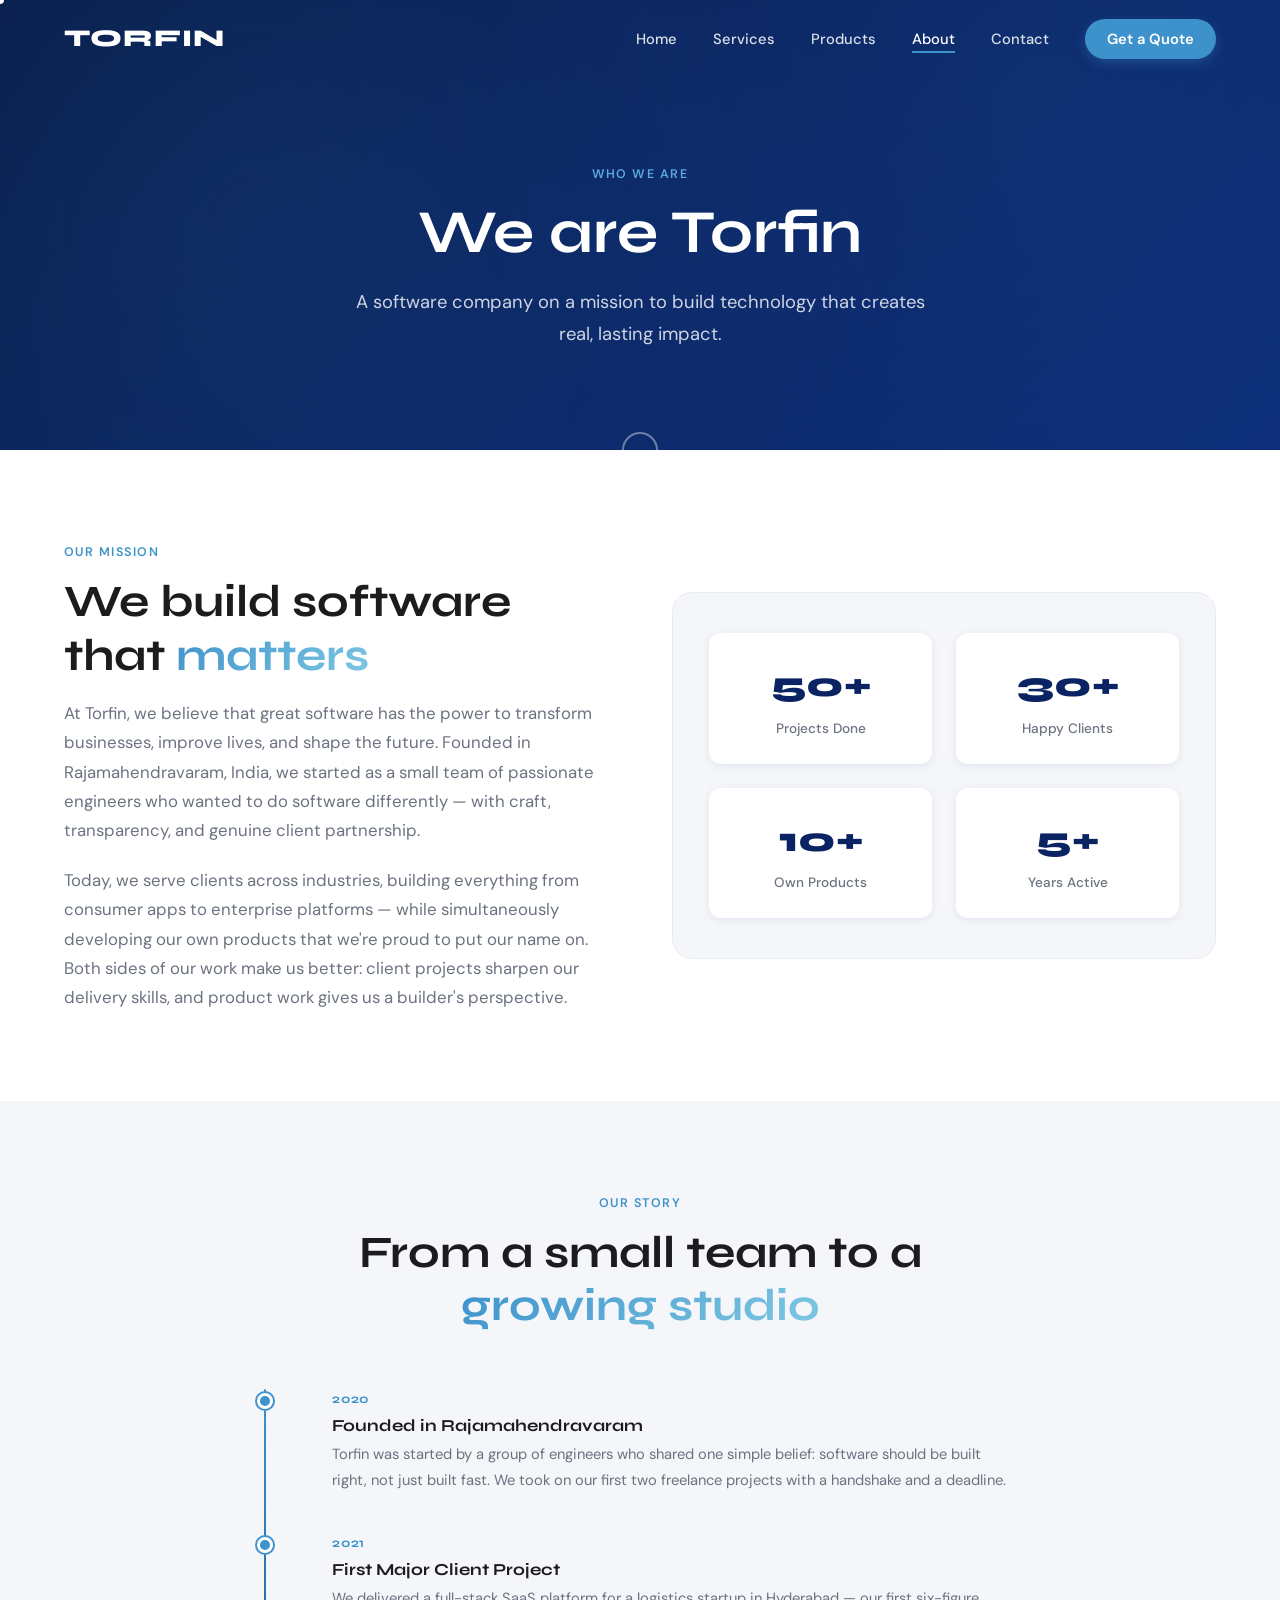
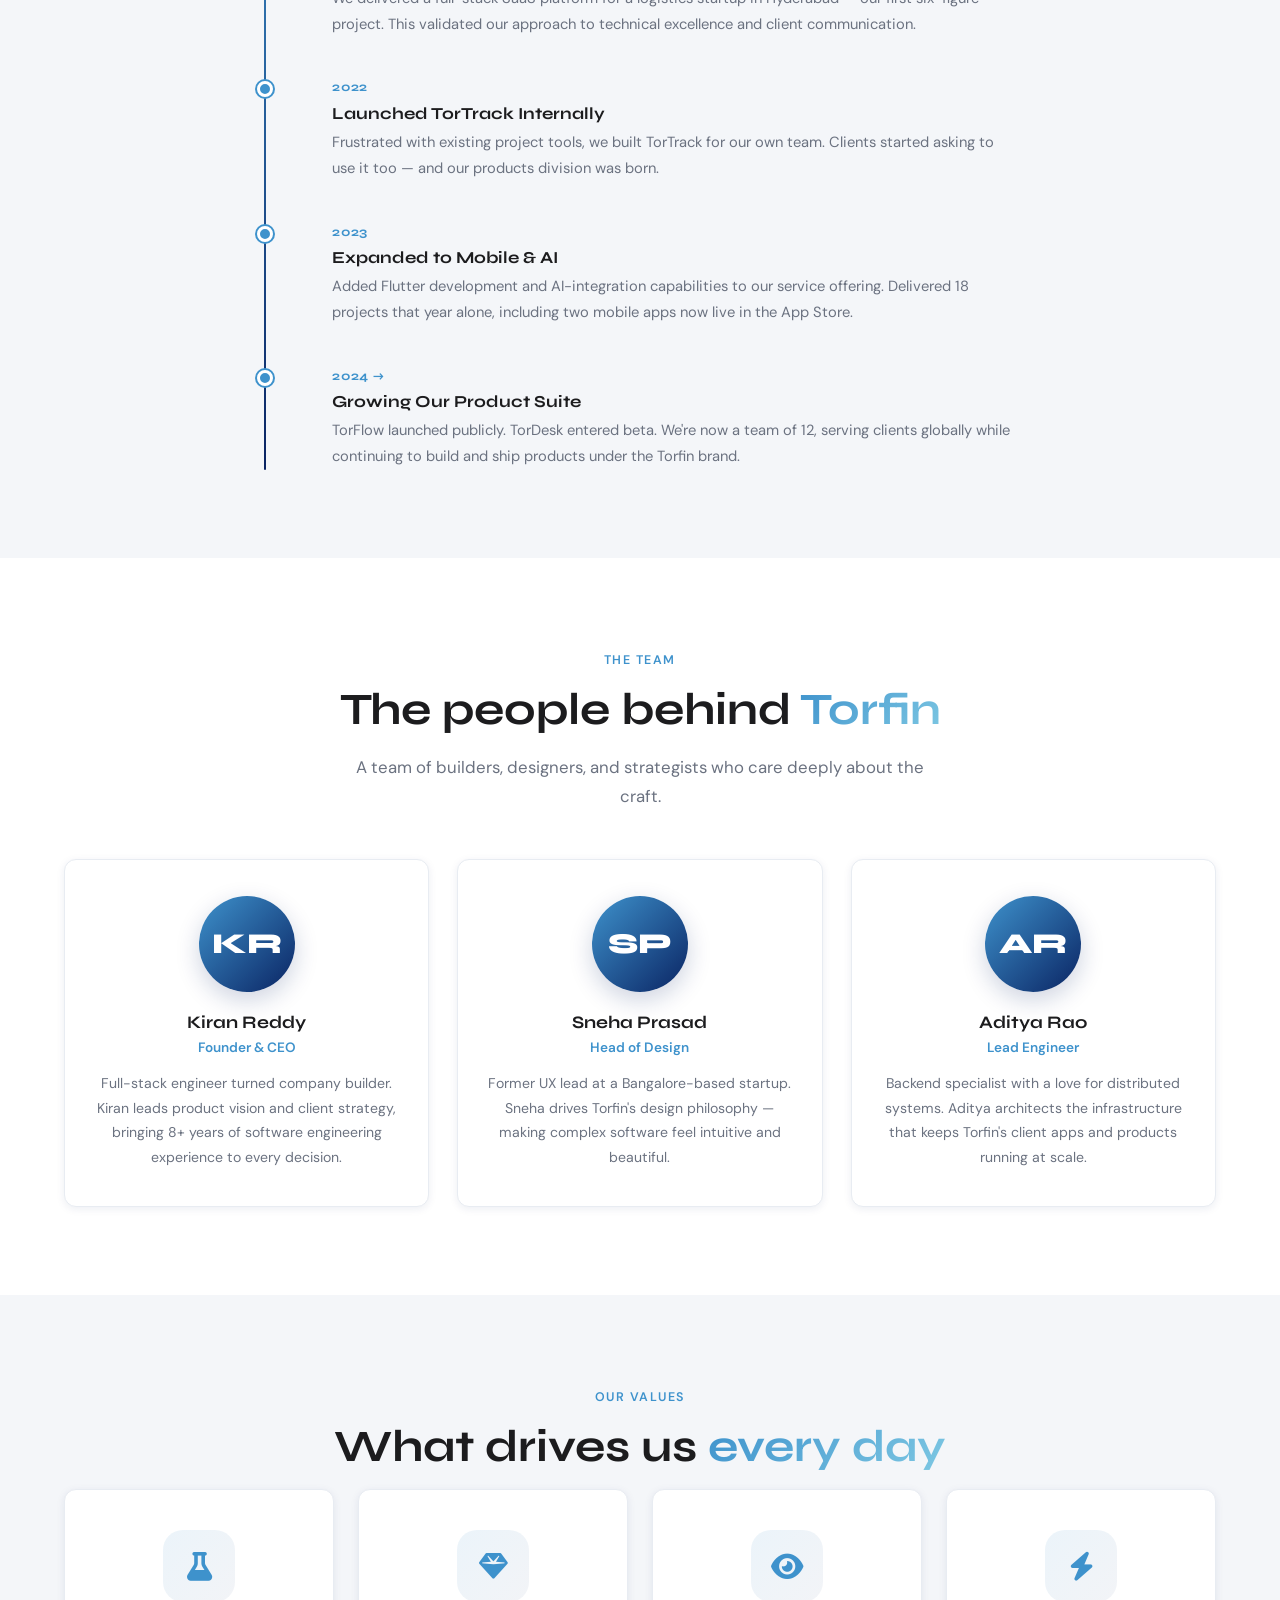
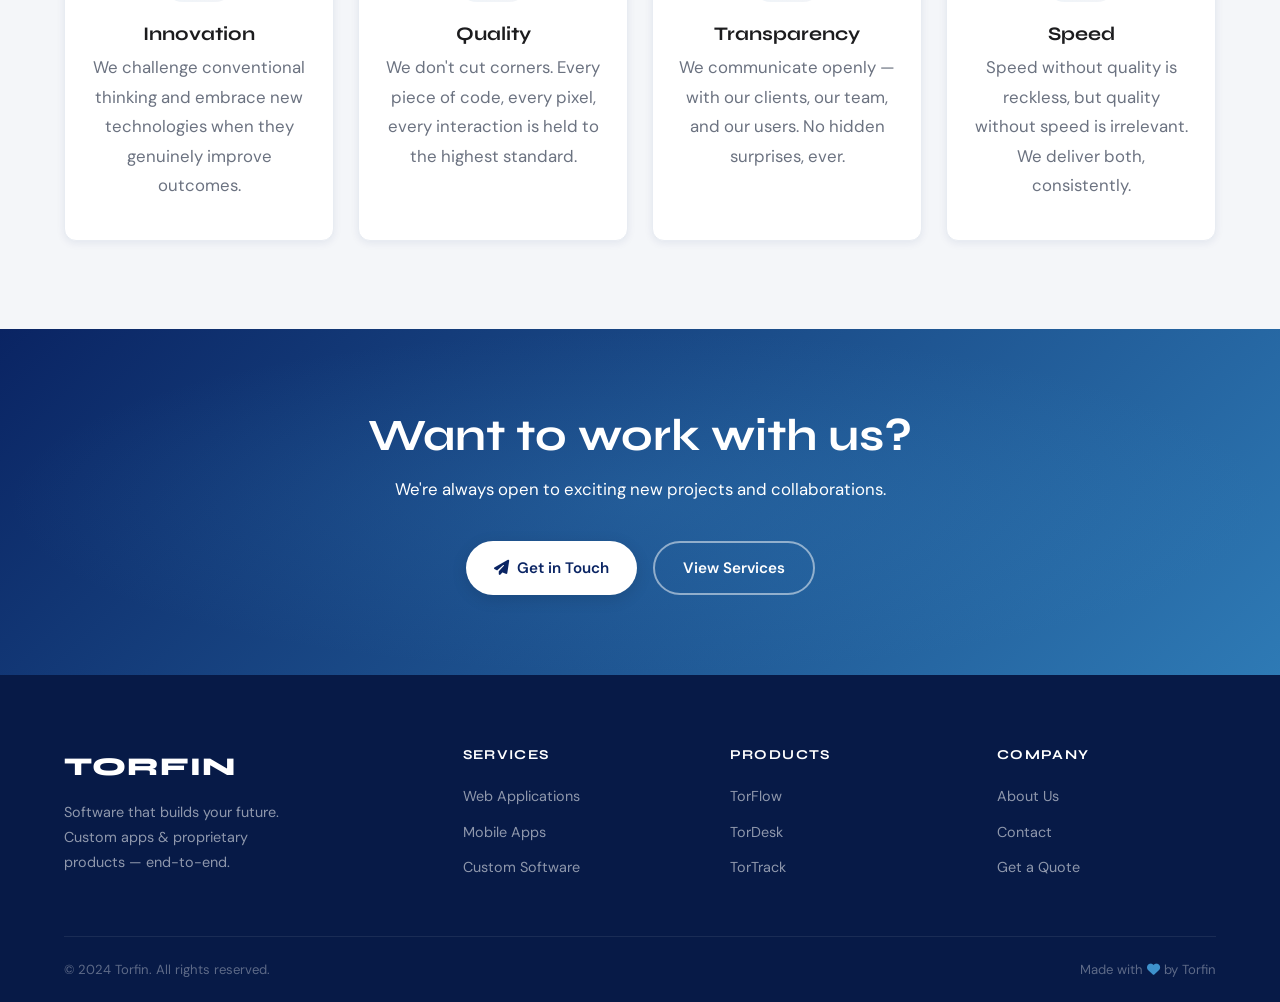
==== about.html @ c5c81894 "fresh start" ====
<!DOCTYPE html>
<html lang="en">
<head>
  <meta charset="UTF-8" />
  <meta name="viewport" content="width=device-width, initial-scale=1.0" />
  <title>About Us — Torfin Software</title>
  <meta name="description" content="Learn about Torfin — our mission, our story, and the values that drive us to build exceptional software." />
  <link rel="preconnect" href="https://fonts.googleapis.com" />
  <link rel="preconnect" href="https://fonts.gstatic.com" crossorigin />
  <link href="https://fonts.googleapis.com/css2?family=Syne:wght@400;600;700;800&family=DM+Sans:ital,opsz,wght@0,9..40,300;0,9..40,400;0,9..40,500;0,9..40,600;1,9..40,400&display=swap" rel="stylesheet" />
  <link rel="stylesheet" href="https://cdnjs.cloudflare.com/ajax/libs/font-awesome/6.5.0/css/all.min.css" />
  <link rel="stylesheet" href="css/styles.css" />
  <link rel="stylesheet" href="css/animations.css" />
</head>
<body>

<!-- NAVBAR -->
<nav class="navbar" role="navigation" aria-label="Main navigation">
  <div class="nav-container">
    <a href="index.html" class="nav-logo" aria-label="Torfin Home">TORFIN</a>
    <ul class="nav-links" role="list">
      <li><a href="index.html">Home</a></li>
      <li><a href="services.html">Services</a></li>
      <li><a href="products.html">Products</a></li>
      <li><a href="about.html">About</a></li>
      <li><a href="contact.html">Contact</a></li>
      <li><a href="contact.html" class="nav-cta">Get a Quote</a></li>
    </ul>
    <button class="hamburger" aria-label="Toggle mobile menu" aria-expanded="false">
      <span></span><span></span><span></span>
    </button>
  </div>
</nav>
<div class="mobile-nav" role="dialog" aria-modal="true" aria-label="Mobile navigation">
  <a href="index.html">Home</a><a href="services.html">Services</a><a href="products.html">Products</a>
  <a href="about.html">About</a><a href="contact.html">Contact</a>
  <a href="contact.html" class="btn btn-primary">Get a Quote</a>
</div>

<!-- PAGE HERO -->
<header class="page-hero" aria-label="About page hero">
  <div class="container" style="position:relative;z-index:1;">
    <span class="section-label" style="color:#5BA8DE;">Who we are</span>
    <h1>We are Torfin</h1>
    <p>A software company on a mission to build technology that creates real, lasting impact.</p>
  </div>
</header>

<!-- MISSION -->
<section style="background:#fff;" aria-label="Mission statement">
  <div class="container">
    <div class="grid-2" style="gap:64px;">
      <div class="reveal reveal-left">
        <span class="section-label">Our Mission</span>
        <h2 class="section-title">We build software that <span class="text-gradient">matters</span></h2>
        <p style="margin-bottom:20px;">At Torfin, we believe that great software has the power to transform businesses, improve lives, and shape the future. Founded in Rajamahendravaram, India, we started as a small team of passionate engineers who wanted to do software differently — with craft, transparency, and genuine client partnership.</p>
        <p>Today, we serve clients across industries, building everything from consumer apps to enterprise platforms — while simultaneously developing our own products that we're proud to put our name on. Both sides of our work make us better: client projects sharpen our delivery skills, and product work gives us a builder's perspective.</p>
      </div>
      <div class="reveal reveal-right">
        <div style="background:var(--neutral);border-radius:var(--radius-lg);padding:40px 36px;border:1px solid var(--neutral-2);">
          <div style="display:grid;grid-template-columns:1fr 1fr;gap:24px;">
            <div style="text-align:center;padding:24px 16px;background:#fff;border-radius:var(--radius-md);box-shadow:var(--shadow-sm);">
              <div style="font-family:var(--font-head);font-size:2.2rem;font-weight:800;color:var(--navy);" data-count="50" data-suffix="+">0+</div>
              <div style="font-size:0.85rem;color:var(--text-muted);margin-top:4px;font-weight:500;">Projects Done</div>
            </div>
            <div style="text-align:center;padding:24px 16px;background:#fff;border-radius:var(--radius-md);box-shadow:var(--shadow-sm);">
              <div style="font-family:var(--font-head);font-size:2.2rem;font-weight:800;color:var(--navy);" data-count="30" data-suffix="+">0+</div>
              <div style="font-size:0.85rem;color:var(--text-muted);margin-top:4px;font-weight:500;">Happy Clients</div>
            </div>
            <div style="text-align:center;padding:24px 16px;background:#fff;border-radius:var(--radius-md);box-shadow:var(--shadow-sm);">
              <div style="font-family:var(--font-head);font-size:2.2rem;font-weight:800;color:var(--navy);" data-count="10" data-suffix="+">0+</div>
              <div style="font-size:0.85rem;color:var(--text-muted);margin-top:4px;font-weight:500;">Own Products</div>
            </div>
            <div style="text-align:center;padding:24px 16px;background:#fff;border-radius:var(--radius-md);box-shadow:var(--shadow-sm);">
              <div style="font-family:var(--font-head);font-size:2.2rem;font-weight:800;color:var(--navy);" data-count="5" data-suffix="+">0+</div>
              <div style="font-size:0.85rem;color:var(--text-muted);margin-top:4px;font-weight:500;">Years Active</div>
            </div>
          </div>
        </div>
      </div>
    </div>
  </div>
</section>

<!-- STORY — TIMELINE -->
<section style="background:var(--neutral);" aria-label="Our story timeline" id="story">
  <div class="container" style="max-width:800px;">
    <div class="text-center reveal">
      <span class="section-label">Our Story</span>
      <h2 class="section-title">From a small team to a <span class="text-gradient">growing studio</span></h2>
    </div>
    <div class="timeline reveal" style="margin-top:56px;">
      <div class="timeline-item">
        <div class="timeline-dot"></div>
        <div class="timeline-year">2020</div>
        <h4>Founded in Rajamahendravaram</h4>
        <p>Torfin was started by a group of engineers who shared one simple belief: software should be built right, not just built fast. We took on our first two freelance projects with a handshake and a deadline.</p>
      </div>
      <div class="timeline-item">
        <div class="timeline-dot"></div>
        <div class="timeline-year">2021</div>
        <h4>First Major Client Project</h4>
        <p>We delivered a full-stack SaaS platform for a logistics startup in Hyderabad — our first six-figure project. This validated our approach to technical excellence and client communication.</p>
      </div>
      <div class="timeline-item">
        <div class="timeline-dot"></div>
        <div class="timeline-year">2022</div>
        <h4>Launched TorTrack Internally</h4>
        <p>Frustrated with existing project tools, we built TorTrack for our own team. Clients started asking to use it too — and our products division was born.</p>
      </div>
      <div class="timeline-item">
        <div class="timeline-dot"></div>
        <div class="timeline-year">2023</div>
        <h4>Expanded to Mobile &amp; AI</h4>
        <p>Added Flutter development and AI-integration capabilities to our service offering. Delivered 18 projects that year alone, including two mobile apps now live in the App Store.</p>
      </div>
      <div class="timeline-item">
        <div class="timeline-dot"></div>
        <div class="timeline-year">2024 →</div>
        <h4>Growing Our Product Suite</h4>
        <p>TorFlow launched publicly. TorDesk entered beta. We're now a team of 12, serving clients globally while continuing to build and ship products under the Torfin brand.</p>
      </div>
    </div>
  </div>
</section>

<!-- TEAM -->
<section style="background:#fff;" aria-label="Our team" id="team">
  <div class="container">
    <div class="text-center reveal">
      <span class="section-label">The Team</span>
      <h2 class="section-title">The people behind <span class="text-gradient">Torfin</span></h2>
      <p class="section-subtitle">A team of builders, designers, and strategists who care deeply about the craft.</p>
    </div>
    <div class="team-grid stagger-children" style="margin-top:16px;">
      <div class="team-card">
        <div class="team-avatar" aria-hidden="true">KR</div>
        <h4>Kiran Reddy</h4>
        <div class="team-role">Founder &amp; CEO</div>
        <p>Full-stack engineer turned company builder. Kiran leads product vision and client strategy, bringing 8+ years of software engineering experience to every decision.</p>
      </div>
      <div class="team-card">
        <div class="team-avatar" aria-hidden="true">SP</div>
        <h4>Sneha Prasad</h4>
        <div class="team-role">Head of Design</div>
        <p>Former UX lead at a Bangalore-based startup. Sneha drives Torfin's design philosophy — making complex software feel intuitive and beautiful.</p>
      </div>
      <div class="team-card">
        <div class="team-avatar" aria-hidden="true">AR</div>
        <h4>Aditya Rao</h4>
        <div class="team-role">Lead Engineer</div>
        <p>Backend specialist with a love for distributed systems. Aditya architects the infrastructure that keeps Torfin's client apps and products running at scale.</p>
      </div>
    </div>
  </div>
</section>

<!-- VALUES -->
<section style="background:var(--neutral);" aria-label="Our values">
  <div class="container">
    <div class="text-center reveal">
      <span class="section-label">Our Values</span>
      <h2 class="section-title">What drives us <span class="text-gradient">every day</span></h2>
    </div>
    <div class="values-grid stagger-children" style="margin-top:16px;">
      <div class="value-card">
        <div class="value-icon"><i class="fa-solid fa-flask" aria-hidden="true"></i></div>
        <h4>Innovation</h4>
        <p>We challenge conventional thinking and embrace new technologies when they genuinely improve outcomes.</p>
      </div>
      <div class="value-card">
        <div class="value-icon"><i class="fa-solid fa-gem" aria-hidden="true"></i></div>
        <h4>Quality</h4>
        <p>We don't cut corners. Every piece of code, every pixel, every interaction is held to the highest standard.</p>
      </div>
      <div class="value-card">
        <div class="value-icon"><i class="fa-solid fa-eye" aria-hidden="true"></i></div>
        <h4>Transparency</h4>
        <p>We communicate openly — with our clients, our team, and our users. No hidden surprises, ever.</p>
      </div>
      <div class="value-card">
        <div class="value-icon"><i class="fa-solid fa-bolt" aria-hidden="true"></i></div>
        <h4>Speed</h4>
        <p>Speed without quality is reckless, but quality without speed is irrelevant. We deliver both, consistently.</p>
      </div>
    </div>
  </div>
</section>

<!-- CTA -->
<section class="cta-banner" aria-label="Call to action">
  <div class="container" style="position:relative;z-index:1;">
    <h2 class="reveal">Want to work with us?</h2>
    <p class="reveal reveal-delay-1">We're always open to exciting new projects and collaborations.</p>
    <div class="reveal reveal-delay-2" style="display:flex;gap:16px;justify-content:center;flex-wrap:wrap;">
      <a href="contact.html" class="btn btn-white" id="about-contact-cta">
        <i class="fa-solid fa-paper-plane"></i> Get in Touch
      </a>
      <a href="services.html" class="btn btn-outline" id="about-services-cta">
        View Services
      </a>
    </div>
  </div>
</section>

<!-- FOOTER -->
<footer aria-label="Site footer">
  <div class="container">
    <div class="footer-grid">
      <div class="footer-brand">
        <div class="nav-logo">TORFIN</div>
        <p>Software that builds your future. Custom apps &amp; proprietary products — end-to-end.</p>
      </div>
      <div class="footer-col"><h5>Services</h5><ul role="list">
        <li><a href="services.html">Web Applications</a></li><li><a href="services.html">Mobile Apps</a></li>
        <li><a href="services.html">Custom Software</a></li>
      </ul></div>
      <div class="footer-col"><h5>Products</h5><ul role="list">
        <li><a href="products.html">TorFlow</a></li><li><a href="products.html">TorDesk</a></li>
        <li><a href="products.html">TorTrack</a></li>
      </ul></div>
      <div class="footer-col"><h5>Company</h5><ul role="list">
        <li><a href="about.html">About Us</a></li><li><a href="contact.html">Contact</a></li>
        <li><a href="contact.html">Get a Quote</a></li>
      </ul></div>
    </div>
    <div class="footer-bottom">
      <span>&copy; 2024 Torfin. All rights reserved.</span>
      <span>Made with <i class="fa-solid fa-heart" style="color:#3E92CC;"></i> by Torfin</span>
    </div>
  </div>
</footer>

<script src="js/animations.js"></script>
<script src="js/main.js"></script>
</body>
</html>
---- css/styles.css ----
/* =========================================
   TORFIN — Global Stylesheet
   styles.css
   ========================================= */

/* --- Google Fonts Import --- */
@import url('https://fonts.googleapis.com/css2?family=Syne:wght@400;600;700;800&family=DM+Sans:ital,opsz,wght@0,9..40,300;0,9..40,400;0,9..40,500;0,9..40,600;1,9..40,400&display=swap');

/* --- CSS Custom Properties --- */
:root {
  --navy:       #0A2463;
  --navy-dark:  #071A47;
  --navy-light: #0D2E7A;
  --sky:        #3E92CC;
  --sky-light:  #5BA8DE;
  --sky-dark:   #2E7AB5;
  --neutral:    #F4F6F9;
  --neutral-2:  #E8ECF2;
  --text:       #1C1C1E;
  --text-muted: #6B7280;
  --white:      #FFFFFF;
  --shadow-sm:  0 2px 8px rgba(10,36,99,0.08);
  --shadow-md:  0 6px 24px rgba(10,36,99,0.12);
  --shadow-lg:  0 16px 48px rgba(10,36,99,0.18);
  --radius-sm:  6px;
  --radius-md:  12px;
  --radius-lg:  20px;
  --radius-xl:  32px;
  --transition: 0.3s cubic-bezier(0.4, 0, 0.2, 1);
  --font-head:  'Syne', sans-serif;
  --font-body:  'DM Sans', sans-serif;
}

/* --- Reset & Base --- */
*, *::before, *::after {
  box-sizing: border-box;
  margin: 0;
  padding: 0;
}

html {
  scroll-behavior: smooth;
  font-size: 16px;
}

body {
  font-family: var(--font-body);
  color: var(--text);
  background: var(--white);
  line-height: 1.6;
  overflow-x: hidden;
}

img { max-width: 100%; display: block; }
a  { text-decoration: none; color: inherit; }
ul { list-style: none; }
button { cursor: pointer; border: none; background: none; font-family: inherit; }

/* --- Typography --- */
h1, h2, h3, h4, h5 {
  font-family: var(--font-head);
  font-weight: 700;
  line-height: 1.2;
  color: var(--text);
}
h1 { font-size: clamp(2.2rem, 5vw, 3.8rem); }
h2 { font-size: clamp(1.8rem, 3.5vw, 2.8rem); }
h3 { font-size: clamp(1.3rem, 2.5vw, 1.8rem); }
h4 { font-size: 1.2rem; }

p {
  font-size: 1.05rem;
  color: var(--text-muted);
  line-height: 1.75;
}

/* --- Layout Utils --- */
.container {
  width: 100%;
  max-width: 1200px;
  margin: 0 auto;
  padding: 0 24px;
}

section { padding: 88px 0; }

.section-label {
  display: inline-block;
  font-size: 0.78rem;
  font-weight: 600;
  letter-spacing: 0.12em;
  text-transform: uppercase;
  color: var(--sky);
  margin-bottom: 12px;
}

.section-title {
  margin-bottom: 16px;
}

.section-subtitle {
  max-width: 600px;
  margin-bottom: 48px;
}

.text-center { text-align: center; }
.text-center .section-subtitle { margin-left: auto; margin-right: auto; }

/* --- Buttons --- */
.btn {
  display: inline-flex;
  align-items: center;
  gap: 8px;
  padding: 13px 28px;
  border-radius: 50px;
  font-family: var(--font-body);
  font-size: 0.95rem;
  font-weight: 600;
  transition: all var(--transition);
  white-space: nowrap;
}

.btn-primary {
  background: var(--sky);
  color: var(--white);
  box-shadow: 0 4px 16px rgba(62,146,204,0.35);
}
.btn-primary:hover {
  background: var(--sky-light);
  box-shadow: 0 6px 24px rgba(62,146,204,0.5);
  transform: translateY(-2px);
}

.btn-outline {
  background: transparent;
  color: var(--white);
  border: 2px solid rgba(255,255,255,0.5);
}
.btn-outline:hover {
  border-color: var(--white);
  background: rgba(255,255,255,0.1);
  transform: translateY(-2px);
}

.btn-outline-navy {
  background: transparent;
  color: var(--navy);
  border: 2px solid var(--navy);
}
.btn-outline-navy:hover {
  background: var(--navy);
  color: var(--white);
  transform: translateY(-2px);
}

.btn-outline-sky {
  background: transparent;
  color: var(--sky);
  border: 2px solid var(--sky);
}
.btn-outline-sky:hover {
  background: var(--sky);
  color: var(--white);
  transform: translateY(-2px);
}

.btn-white {
  background: var(--white);
  color: var(--navy);
  box-shadow: 0 4px 16px rgba(0,0,0,0.12);
}
.btn-white:hover {
  background: var(--neutral);
  transform: translateY(-2px);
  box-shadow: 0 8px 24px rgba(0,0,0,0.18);
}

/* --- Navbar --- */
.navbar {
  position: fixed;
  top: 0;
  left: 0;
  width: 100%;
  z-index: 1000;
  background: transparent;
  transition: all var(--transition);
  padding: 20px 0;
}

.navbar.scrolled {
  background: var(--white);
  padding: 14px 0;
  box-shadow: 0 2px 20px rgba(10,36,99,0.1);
}

.nav-container {
  display: flex;
  align-items: center;
  justify-content: space-between;
  max-width: 1200px;
  margin: 0 auto;
  padding: 0 24px;
}

.nav-logo {
  font-family: var(--font-head);
  font-size: 1.5rem;
  font-weight: 800;
  color: var(--white);
  letter-spacing: 0.04em;
  transition: color var(--transition);
}

.navbar.scrolled .nav-logo { color: var(--navy); }

.nav-links {
  display: flex;
  align-items: center;
  gap: 36px;
}

.nav-links a {
  font-size: 0.92rem;
  font-weight: 500;
  color: rgba(255,255,255,0.85);
  transition: color var(--transition);
  position: relative;
}

.nav-links a::after {
  content: '';
  position: absolute;
  bottom: -4px;
  left: 0;
  width: 0;
  height: 2px;
  background: var(--sky);
  transition: width var(--transition);
}

.nav-links a:hover::after,
.nav-links a.active::after { width: 100%; }

.nav-links a:hover,
.nav-links a.active { color: var(--white); }

.navbar.scrolled .nav-links a {
  color: var(--text-muted);
}
.navbar.scrolled .nav-links a:hover,
.navbar.scrolled .nav-links a.active { color: var(--navy); }

.nav-cta {
  padding: 10px 22px;
  background: var(--sky);
  color: var(--white) !important;
  border-radius: 50px;
  font-weight: 600 !important;
  box-shadow: 0 4px 12px rgba(62,146,204,0.3);
  transition: all var(--transition) !important;
}
.nav-cta::after { display: none !important; }
.nav-cta:hover {
  background: var(--sky-light) !important;
  transform: translateY(-2px);
  box-shadow: 0 6px 20px rgba(62,146,204,0.45) !important;
}

.hamburger {
  display: none;
  flex-direction: column;
  gap: 5px;
  padding: 4px;
  cursor: pointer;
}

.hamburger span {
  display: block;
  width: 26px;
  height: 2.5px;
  background: var(--white);
  border-radius: 2px;
  transition: all var(--transition);
}

.navbar.scrolled .hamburger span { background: var(--navy); }

.hamburger.open span:nth-child(1) { transform: translateY(7.5px) rotate(45deg); }
.hamburger.open span:nth-child(2) { opacity: 0; transform: scaleX(0); }
.hamburger.open span:nth-child(3) { transform: translateY(-7.5px) rotate(-45deg); }

/* Mobile nav */
.mobile-nav {
  display: none;
  position: fixed;
  top: 0;
  left: 0;
  width: 100%;
  height: 100%;
  background: var(--navy);
  z-index: 999;
  flex-direction: column;
  align-items: center;
  justify-content: center;
  gap: 32px;
  opacity: 0;
  pointer-events: none;
  transition: opacity var(--transition);
}

.mobile-nav.open {
  opacity: 1;
  pointer-events: all;
}

.mobile-nav a {
  font-family: var(--font-head);
  font-size: 2rem;
  font-weight: 700;
  color: var(--white);
  transition: color var(--transition);
}

.mobile-nav a:hover { color: var(--sky); }
.mobile-nav .btn { margin-top: 16px; }

/* --- Page Hero (inner pages) --- */
.page-hero {
  background: linear-gradient(135deg, var(--navy-dark) 0%, var(--navy) 50%, var(--navy-light) 100%);
  padding: 160px 0 100px;
  position: relative;
  overflow: hidden;
  text-align: center;
}

.page-hero::before {
  content: '';
  position: absolute;
  inset: 0;
  background-image: radial-gradient(circle at 20% 50%, rgba(62,146,204,0.12) 0%, transparent 60%),
                    radial-gradient(circle at 80% 20%, rgba(62,146,204,0.08) 0%, transparent 50%);
}

.page-hero h1,
.page-hero p { color: var(--white); position: relative; z-index: 1; }

.page-hero p {
  font-size: 1.15rem;
  opacity: 0.8;
  max-width: 600px;
  margin: 16px auto 0;
}

/* --- Cards --- */
.card {
  background: var(--white);
  border-radius: var(--radius-md);
  padding: 36px 32px;
  box-shadow: var(--shadow-sm);
  border: 1px solid var(--neutral-2);
  transition: all var(--transition);
}

.card:hover {
  box-shadow: var(--shadow-lg);
  transform: translateY(-6px);
  border-color: rgba(62,146,204,0.2);
}

/* --- Grid Layouts --- */
.grid-3 {
  display: grid;
  grid-template-columns: repeat(3, 1fr);
  gap: 28px;
}

.grid-4 {
  display: grid;
  grid-template-columns: repeat(4, 1fr);
  gap: 24px;
}

.grid-2 {
  display: grid;
  grid-template-columns: repeat(2, 1fr);
  gap: 40px;
  align-items: center;
}

/* --- Icon Circles --- */
.icon-circle {
  width: 64px;
  height: 64px;
  border-radius: 16px;
  background: linear-gradient(135deg, rgba(62,146,204,0.12), rgba(10,36,99,0.06));
  display: flex;
  align-items: center;
  justify-content: center;
  margin-bottom: 24px;
  transition: all var(--transition);
}

.icon-circle i {
  font-size: 1.6rem;
  color: var(--sky);
}

.card:hover .icon-circle {
  background: linear-gradient(135deg, var(--sky), var(--navy));
}

.card:hover .icon-circle i { color: var(--white); }

/* --- Badges --- */
.badge {
  display: inline-block;
  padding: 4px 14px;
  border-radius: 50px;
  font-size: 0.75rem;
  font-weight: 600;
  letter-spacing: 0.05em;
  text-transform: uppercase;
}

.badge-sky   { background: rgba(62,146,204,0.12); color: var(--sky-dark); }
.badge-navy  { background: rgba(10,36,99,0.08); color: var(--navy); }
.badge-green { background: rgba(16,185,129,0.12); color: #059669; }
.badge-amber { background: rgba(245,158,11,0.12); color: #D97706; }
.badge-gray  { background: rgba(107,114,128,0.12); color: var(--text-muted); }

/* --- Stats Bar --- */
.stats-bar {
  background: var(--white);
  padding: 0;
  border-top: 1px solid var(--neutral-2);
  border-bottom: 1px solid var(--neutral-2);
}

.stats-grid {
  display: grid;
  grid-template-columns: repeat(4, 1fr);
}

.stat-item {
  padding: 40px 32px;
  text-align: center;
  border-right: 1px solid var(--neutral-2);
  transition: background var(--transition);
}

.stat-item:last-child { border-right: none; }

.stat-item:hover { background: var(--neutral); }

.stat-number {
  font-family: var(--font-head);
  font-size: 2.6rem;
  font-weight: 800;
  color: var(--navy);
  line-height: 1;
  display: block;
}

.stat-label {
  font-size: 0.9rem;
  color: var(--text-muted);
  margin-top: 6px;
  font-weight: 500;
}

/* --- Service Cards (Home) --- */
.services-grid { display: grid; grid-template-columns: repeat(3, 1fr); gap: 24px; }

.service-card {
  background: var(--white);
  border: 1px solid var(--neutral-2);
  border-radius: var(--radius-md);
  padding: 36px 28px;
  transition: all var(--transition);
  position: relative;
  overflow: hidden;
}

.service-card::before {
  content: '';
  position: absolute;
  top: 0; left: 0;
  width: 100%; height: 3px;
  background: linear-gradient(90deg, var(--sky), var(--navy));
  transform: scaleX(0);
  transform-origin: left;
  transition: transform var(--transition);
}

.service-card:hover::before { transform: scaleX(1); }

.service-card:hover {
  box-shadow: var(--shadow-md);
  transform: translateY(-6px);
}

.service-card h4 {
  font-size: 1.1rem;
  margin: 16px 0 10px;
  color: var(--text);
}

.service-card p {
  font-size: 0.92rem;
  line-height: 1.65;
  margin-bottom: 18px;
}

.learn-more {
  font-size: 0.88rem;
  font-weight: 600;
  color: var(--sky);
  display: inline-flex;
  align-items: center;
  gap: 6px;
  transition: gap var(--transition);
}
.learn-more:hover { gap: 10px; }

/* --- Why Torfin --- */
.why-section { background: var(--neutral); }

.why-check-list {
  display: flex;
  flex-direction: column;
  gap: 18px;
  margin-top: 8px;
}

.why-check-item {
  display: flex;
  align-items: flex-start;
  gap: 14px;
}

.check-icon {
  width: 28px;
  height: 28px;
  border-radius: 50%;
  background: linear-gradient(135deg, var(--sky), var(--navy));
  display: flex;
  align-items: center;
  justify-content: center;
  flex-shrink: 0;
  margin-top: 2px;
}

.check-icon i {
  font-size: 0.75rem;
  color: var(--white);
}

.why-check-item span {
  font-size: 1.02rem;
  font-weight: 500;
  color: var(--text);
  line-height: 1.55;
}

/* --- Products Teaser --- */
.products-teaser {
  background: linear-gradient(135deg, var(--navy-dark) 0%, var(--navy) 100%);
  position: relative;
  overflow: hidden;
}

.products-teaser::before {
  content: '';
  position: absolute;
  inset: 0;
  background-image: radial-gradient(circle at 10% 80%, rgba(62,146,204,0.15) 0%, transparent 50%),
                    radial-gradient(circle at 90% 10%, rgba(62,146,204,0.10) 0%, transparent 50%);
}

.products-teaser .section-label,
.products-teaser .section-title,
.products-teaser .section-subtitle { color: var(--white); }
.products-teaser .section-subtitle { opacity: 0.75; }

.product-card-dark {
  background: rgba(255,255,255,0.06);
  border: 1px solid rgba(255,255,255,0.12);
  border-radius: var(--radius-md);
  padding: 36px 28px;
  transition: all var(--transition);
  backdrop-filter: blur(10px);
}

.product-card-dark:hover {
  background: rgba(255,255,255,0.10);
  border-color: rgba(62,146,204,0.4);
  transform: translateY(-6px);
  box-shadow: 0 20px 40px rgba(0,0,0,0.3);
}

.product-card-dark .product-icon {
  width: 56px;
  height: 56px;
  border-radius: 14px;
  background: linear-gradient(135deg, var(--sky), rgba(62,146,204,0.5));
  display: flex;
  align-items: center;
  justify-content: center;
  margin-bottom: 20px;
}

.product-card-dark .product-icon i {
  font-size: 1.4rem;
  color: var(--white);
}

.product-card-dark h4 {
  color: var(--white);
  font-size: 1.2rem;
  margin-bottom: 6px;
}

.product-card-dark .product-tagline {
  font-size: 0.9rem;
  color: rgba(255,255,255,0.6);
  margin-bottom: 20px;
}

/* --- Testimonials --- */
.testimonials { background: var(--neutral); }

.testimonial-card {
  background: var(--white);
  border-radius: var(--radius-md);
  padding: 36px 28px;
  box-shadow: var(--shadow-sm);
  border: 1px solid var(--neutral-2);
  transition: all var(--transition);
}

.testimonial-card:hover {
  box-shadow: var(--shadow-md);
  transform: translateY(-4px);
}

.quote-icon {
  font-size: 2.5rem;
  color: var(--sky);
  opacity: 0.3;
  line-height: 1;
  margin-bottom: 16px;
  font-family: Georgia, serif;
}

.testimonial-text {
  font-size: 0.97rem;
  font-style: italic;
  color: var(--text);
  line-height: 1.75;
  margin-bottom: 24px;
}

.testimonial-author {
  display: flex;
  align-items: center;
  gap: 14px;
}

.author-avatar {
  width: 48px;
  height: 48px;
  border-radius: 50%;
  background: linear-gradient(135deg, var(--sky), var(--navy));
  display: flex;
  align-items: center;
  justify-content: center;
  color: var(--white);
  font-family: var(--font-head);
  font-weight: 700;
  font-size: 1rem;
  flex-shrink: 0;
}

.author-name {
  font-size: 0.95rem;
  font-weight: 700;
  color: var(--text);
  display: block;
}

.author-role {
  font-size: 0.82rem;
  color: var(--text-muted);
}

/* --- CTA Banner --- */
.cta-banner {
  background: linear-gradient(135deg, var(--navy) 0%, var(--sky-dark) 100%);
  padding: 80px 0;
  text-align: center;
  position: relative;
  overflow: hidden;
}

.cta-banner::before {
  content: '';
  position: absolute;
  inset: 0;
  background: radial-gradient(ellipse at center, rgba(62,146,204,0.2) 0%, transparent 70%);
}

.cta-banner h2,
.cta-banner p { color: var(--white); position: relative; z-index: 1; }
.cta-banner p { opacity: 0.8; margin: 12px auto 36px; max-width: 500px; }

/* --- Footer --- */
footer {
  background: var(--navy-dark);
  color: rgba(255,255,255,0.7);
  padding: 72px 0 0;
}

.footer-grid {
  display: grid;
  grid-template-columns: 1.6fr repeat(3, 1fr);
  gap: 48px;
  padding-bottom: 56px;
  border-bottom: 1px solid rgba(255,255,255,0.08);
}

.footer-brand .nav-logo {
  color: var(--white);
  font-size: 1.6rem;
}

.footer-brand p {
  color: rgba(255,255,255,0.55);
  font-size: 0.9rem;
  margin-top: 12px;
  max-width: 240px;
}

.footer-col h5 {
  font-family: var(--font-head);
  font-size: 0.85rem;
  color: var(--white);
  letter-spacing: 0.1em;
  text-transform: uppercase;
  margin-bottom: 20px;
}

.footer-col ul { display: flex; flex-direction: column; gap: 10px; }

.footer-col a {
  font-size: 0.9rem;
  color: rgba(255,255,255,0.55);
  transition: color var(--transition);
}

.footer-col a:hover { color: var(--sky); }

.footer-bottom {
  padding: 22px 0;
  display: flex;
  align-items: center;
  justify-content: space-between;
  font-size: 0.82rem;
  color: rgba(255,255,255,0.35);
}

/* --- Accordion --- */
.accordion { border: 1px solid var(--neutral-2); border-radius: var(--radius-md); overflow: hidden; }

.accordion-item { border-bottom: 1px solid var(--neutral-2); }
.accordion-item:last-child { border-bottom: none; }

.accordion-header {
  width: 100%;
  display: flex;
  align-items: center;
  justify-content: space-between;
  padding: 20px 24px;
  background: var(--white);
  font-family: var(--font-body);
  font-size: 1rem;
  font-weight: 600;
  color: var(--text);
  transition: background var(--transition);
  text-align: left;
}

.accordion-header:hover { background: var(--neutral); }

.accordion-icon {
  width: 28px;
  height: 28px;
  border-radius: 50%;
  background: var(--neutral);
  display: flex;
  align-items: center;
  justify-content: center;
  flex-shrink: 0;
  transition: all var(--transition);
}

.accordion-icon i {
  font-size: 0.8rem;
  color: var(--text-muted);
  transition: transform var(--transition);
}

.accordion-item.open .accordion-icon { background: var(--sky); }
.accordion-item.open .accordion-icon i { transform: rotate(45deg); color: var(--white); }

.accordion-body {
  max-height: 0;
  overflow: hidden;
  transition: max-height 0.4s cubic-bezier(0.4,0,0.2,1);
}

.accordion-body-inner {
  padding: 4px 24px 20px;
  color: var(--text-muted);
  font-size: 0.95rem;
  line-height: 1.75;
}

/* --- Process Steps --- */
.process-steps {
  display: grid;
  grid-template-columns: repeat(4, 1fr);
  gap: 24px;
  position: relative;
}

.process-steps::before {
  content: '';
  position: absolute;
  top: 36px;
  left: calc(12.5% + 12px);
  right: calc(12.5% + 12px);
  height: 2px;
  background: linear-gradient(90deg, var(--sky), var(--navy));
  z-index: 0;
}

.step-card {
  text-align: center;
  position: relative;
  z-index: 1;
}

.step-num {
  width: 72px;
  height: 72px;
  border-radius: 50%;
  background: linear-gradient(135deg, var(--sky), var(--navy));
  color: var(--white);
  font-family: var(--font-head);
  font-size: 1.4rem;
  font-weight: 800;
  display: flex;
  align-items: center;
  justify-content: center;
  margin: 0 auto 20px;
  box-shadow: 0 8px 24px rgba(62,146,204,0.35);
}

.step-card h4 {
  font-size: 1rem;
  margin-bottom: 8px;
  color: var(--text);
}

.step-card p {
  font-size: 0.88rem;
  line-height: 1.6;
}

/* --- Tech Stack Badges --- */
.tech-badges {
  display: flex;
  flex-wrap: wrap;
  gap: 10px;
  margin-top: 40px;
}

.tech-badge {
  display: inline-flex;
  align-items: center;
  gap: 8px;
  padding: 8px 18px;
  border-radius: 50px;
  background: var(--white);
  border: 1px solid var(--neutral-2);
  box-shadow: var(--shadow-sm);
  font-size: 0.88rem;
  font-weight: 600;
  color: var(--text);
  transition: all var(--transition);
}

.tech-badge:hover {
  border-color: var(--sky);
  color: var(--sky);
  box-shadow: 0 4px 12px rgba(62,146,204,0.15);
  transform: translateY(-2px);
}

.tech-badge i { color: var(--sky); font-size: 1rem; }

/* --- Timeline --- */
.timeline {
  position: relative;
  padding-left: 32px;
}

.timeline::before {
  content: '';
  position: absolute;
  left: 0;
  top: 0;
  bottom: 0;
  width: 2px;
  background: linear-gradient(180deg, var(--sky), var(--navy));
  border-radius: 2px;
}

.timeline-item {
  position: relative;
  padding: 0 0 40px 36px;
}

.timeline-item:last-child { padding-bottom: 0; }

.timeline-dot {
  position: absolute;
  left: -39px;
  top: 4px;
  width: 16px;
  height: 16px;
  border-radius: 50%;
  background: var(--sky);
  border: 3px solid var(--white);
  box-shadow: 0 0 0 2px var(--sky);
}

.timeline-year {
  font-family: var(--font-head);
  font-size: 0.8rem;
  font-weight: 700;
  color: var(--sky);
  letter-spacing: 0.06em;
  margin-bottom: 6px;
}

.timeline-item h4 {
  font-size: 1.05rem;
  margin-bottom: 6px;
}

.timeline-item p { font-size: 0.92rem; }

/* --- Values Grid --- */
.values-grid {
  display: grid;
  grid-template-columns: repeat(4, 1fr);
  gap: 24px;
}

.value-card {
  text-align: center;
  padding: 40px 24px;
  border-radius: var(--radius-md);
  background: var(--white);
  border: 1px solid var(--neutral-2);
  box-shadow: var(--shadow-sm);
  transition: all var(--transition);
}

.value-card:hover {
  box-shadow: var(--shadow-md);
  transform: translateY(-6px);
  border-color: rgba(62,146,204,0.2);
}

.value-icon {
  width: 72px;
  height: 72px;
  border-radius: 20px;
  background: linear-gradient(135deg, rgba(62,146,204,0.1), rgba(10,36,99,0.05));
  display: flex;
  align-items: center;
  justify-content: center;
  margin: 0 auto 20px;
  transition: all var(--transition);
}
.value-card:hover .value-icon {
  background: linear-gradient(135deg, var(--sky), var(--navy));
}

.value-icon i { font-size: 1.8rem; color: var(--sky); transition: color var(--transition); }
.value-card:hover .value-icon i { color: var(--white); }
.value-card h4 { margin-bottom: 8px; }

/* --- Contact Form --- */
.contact-section {
  display: grid;
  grid-template-columns: 1.4fr 1fr;
  gap: 60px;
  align-items: start;
}

.form-group { margin-bottom: 20px; }

.form-group label {
  display: block;
  font-size: 0.88rem;
  font-weight: 600;
  color: var(--text);
  margin-bottom: 8px;
}

.form-control {
  width: 100%;
  padding: 13px 16px;
  border: 1.5px solid var(--neutral-2);
  border-radius: var(--radius-sm);
  font-family: var(--font-body);
  font-size: 0.95rem;
  color: var(--text);
  background: var(--white);
  transition: all var(--transition);
  appearance: none;
}

.form-control:focus {
  outline: none;
  border-color: var(--sky);
  box-shadow: 0 0 0 3px rgba(62,146,204,0.12);
}

.form-control.error { border-color: #EF4444; box-shadow: 0 0 0 3px rgba(239,68,68,0.12); }

.form-control::placeholder { color: #9CA3AF; }

textarea.form-control { resize: vertical; min-height: 140px; }

select.form-control { cursor: pointer; }

.error-msg {
  font-size: 0.8rem;
  color: #EF4444;
  margin-top: 5px;
  display: none;
}
.error-msg.show { display: block; }

.success-banner {
  display: none;
  background: linear-gradient(135deg, #ECFDF5, #D1FAE5);
  border: 1px solid #6EE7B7;
  border-radius: var(--radius-md);
  padding: 20px 24px;
  margin-top: 20px;
  text-align: center;
}

.success-banner.show { display: block; }
.success-banner i { font-size: 2rem; color: #10B981; margin-bottom: 8px; }
.success-banner p { color: #065F46; font-weight: 600; margin: 0; }

/* Contact Info Panel */
.contact-info { display: flex; flex-direction: column; gap: 24px; }

.contact-info-header {
  background: linear-gradient(135deg, var(--navy), var(--navy-light));
  border-radius: var(--radius-md);
  padding: 36px 28px;
  color: var(--white);
}

.contact-info-header h3 { color: var(--white); margin-bottom: 8px; }
.contact-info-header p { color: rgba(255,255,255,0.7); font-size: 0.92rem; }

.contact-detail {
  display: flex;
  align-items: flex-start;
  gap: 16px;
  margin-top: 24px;
}

.contact-detail-icon {
  width: 40px;
  height: 40px;
  border-radius: 10px;
  background: rgba(255,255,255,0.12);
  display: flex;
  align-items: center;
  justify-content: center;
  flex-shrink: 0;
}

.contact-detail-icon i { color: var(--sky-light); }

.contact-detail-text strong {
  display: block;
  font-size: 0.82rem;
  color: rgba(255,255,255,0.55);
  text-transform: uppercase;
  letter-spacing: 0.06em;
  margin-bottom: 3px;
}

.contact-detail-text span {
  color: var(--white);
  font-size: 0.95rem;
}

.map-placeholder {
  border-radius: var(--radius-md);
  overflow: hidden;
  height: 180px;
  background: linear-gradient(135deg, var(--neutral), var(--neutral-2));
  display: flex;
  flex-direction: column;
  align-items: center;
  justify-content: center;
  gap: 8px;
  border: 1px solid var(--neutral-2);
  color: var(--text-muted);
}

.map-placeholder i { font-size: 2rem; color: var(--sky); }
.map-placeholder span { font-size: 0.88rem; font-weight: 500; }

/* --- Team Card --- */
.team-grid { display: grid; grid-template-columns: repeat(3, 1fr); gap: 28px; }

.team-card {
  background: var(--white);
  border: 1px solid var(--neutral-2);
  border-radius: var(--radius-md);
  padding: 36px 24px;
  text-align: center;
  box-shadow: var(--shadow-sm);
  transition: all var(--transition);
}

.team-card:hover {
  box-shadow: var(--shadow-md);
  transform: translateY(-6px);
}

.team-avatar {
  width: 96px;
  height: 96px;
  border-radius: 50%;
  background: linear-gradient(135deg, var(--sky), var(--navy));
  display: flex;
  align-items: center;
  justify-content: center;
  margin: 0 auto 20px;
  font-family: var(--font-head);
  font-size: 1.8rem;
  font-weight: 800;
  color: var(--white);
  box-shadow: 0 8px 24px rgba(10,36,99,0.2);
}

.team-card h4 { font-size: 1.1rem; margin-bottom: 4px; }
.team-card .team-role {
  font-size: 0.85rem;
  color: var(--sky);
  font-weight: 600;
  margin-bottom: 12px;
}
.team-card p { font-size: 0.88rem; }

/* --- Product Page Cards --- */
.product-showcase-card {
  background: var(--white);
  border: 1px solid var(--neutral-2);
  border-radius: var(--radius-lg);
  padding: 44px 36px;
  box-shadow: var(--shadow-sm);
  transition: all var(--transition);
  position: relative;
  overflow: hidden;
}

.product-showcase-card::after {
  content: '';
  position: absolute;
  bottom: 0; left: 0; right: 0;
  height: 4px;
  background: linear-gradient(90deg, var(--sky), var(--navy));
  transform: scaleX(0);
  transform-origin: left;
  transition: transform var(--transition);
}

.product-showcase-card:hover::after { transform: scaleX(1); }

.product-showcase-card:hover {
  box-shadow: var(--shadow-lg);
  transform: translateY(-8px);
}

.product-header {
  display: flex;
  align-items: flex-start;
  justify-content: space-between;
  margin-bottom: 20px;
  flex-wrap: wrap;
  gap: 12px;
}

.product-name {
  font-family: var(--font-head);
  font-size: 1.6rem;
  font-weight: 800;
  color: var(--navy);
}

.product-feature-list {
  display: flex;
  flex-direction: column;
  gap: 10px;
  margin: 20px 0 28px;
}

.product-feature {
  display: flex;
  align-items: center;
  gap: 10px;
  font-size: 0.92rem;
  color: var(--text);
}

.product-feature i { color: var(--sky); font-size: 0.85rem; }

/* --- Scrollbar --- */
::-webkit-scrollbar { width: 6px; }
::-webkit-scrollbar-track { background: var(--neutral); }
::-webkit-scrollbar-thumb { background: var(--neutral-2); border-radius: 3px; }
::-webkit-scrollbar-thumb:hover { background: var(--sky); }

/* =========================================
   RESPONSIVE
   ========================================= */
@media (max-width: 1024px) {
  .grid-4, .stats-grid, .process-steps { grid-template-columns: repeat(2, 1fr); }
  .grid-3, .services-grid, .team-grid { grid-template-columns: repeat(2, 1fr); }
  .footer-grid { grid-template-columns: 1fr 1fr; }
  .values-grid { grid-template-columns: repeat(2, 1fr); }
}

@media (max-width: 768px) {
  section { padding: 64px 0; }

  .nav-links { display: none; }
  .hamburger { display: flex; }
  .mobile-nav { display: flex; }

  .grid-3, .grid-4, .grid-2,
  .services-grid, .team-grid,
  .stats-grid, .process-steps,
  .values-grid, .footer-grid {
    grid-template-columns: 1fr;
  }

  .process-steps::before { display: none; }

  .stat-item { border-right: none; border-bottom: 1px solid var(--neutral-2); }
  .stat-item:last-child { border-bottom: none; }

  .contact-section { grid-template-columns: 1fr; }

  h1 { font-size: 2rem; }
  h2 { font-size: 1.6rem; }
}

@media (max-width: 480px) {
  .container { padding: 0 16px; }
  .btn { padding: 11px 20px; font-size: 0.88rem; }
}
---- css/animations.css ----
/* =========================================
   TORFIN — Animations Stylesheet
   animations.css
   ========================================= */

/* --- Hero Entrance --- */
@keyframes fadeInUp {
  from { opacity: 0; transform: translateY(32px); }
  to   { opacity: 1; transform: translateY(0); }
}

@keyframes fadeInDown {
  from { opacity: 0; transform: translateY(-20px); }
  to   { opacity: 1; transform: translateY(0); }
}

@keyframes fadeIn {
  from { opacity: 0; }
  to   { opacity: 1; }
}

@keyframes scaleIn {
  from { opacity: 0; transform: scale(0.92); }
  to   { opacity: 1; transform: scale(1); }
}

@keyframes slideInLeft {
  from { opacity: 0; transform: translateX(-40px); }
  to   { opacity: 1; transform: translateX(0); }
}

@keyframes slideInRight {
  from { opacity: 0; transform: translateX(40px); }
  to   { opacity: 1; transform: translateX(0); }
}

/* Dot/grid pulse in hero background */
@keyframes pulse-slow {
  0%, 100% { opacity: 0.4; }
  50%       { opacity: 0.8; }
}

@keyframes float {
  0%, 100% { transform: translateY(0px); }
  50%       { transform: translateY(-10px); }
}

@keyframes shimmer {
  0%   { background-position: -1000px 0; }
  100% { background-position: 1000px 0; }
}

/* --- Hero Section Animations --- */
.hero-label   { animation: fadeInDown 0.6s ease both; animation-delay: 0.2s; }
.hero-title   { animation: fadeInUp 0.7s ease both;   animation-delay: 0.35s; }
.hero-sub     { animation: fadeInUp 0.7s ease both;   animation-delay: 0.5s; }
.hero-buttons { animation: fadeInUp 0.7s ease both;   animation-delay: 0.65s; }
.hero-scroll  { animation: fadeIn 1s ease both;       animation-delay: 1s; }

/* --- Scroll Reveal Base State --- */
.reveal {
  opacity: 0;
  transform: translateY(36px);
  transition: opacity 0.65s cubic-bezier(0.4,0,0.2,1),
              transform 0.65s cubic-bezier(0.4,0,0.2,1);
}

.reveal.reveal-left {
  transform: translateX(-36px);
}

.reveal.reveal-right {
  transform: translateX(36px);
}

.reveal.reveal-scale {
  transform: scale(0.9);
  opacity: 0;
}

.reveal.visible {
  opacity: 1;
  transform: none;
}

/* Stagger delays for child reveals */
.reveal-delay-1 { transition-delay: 0.1s; }
.reveal-delay-2 { transition-delay: 0.2s; }
.reveal-delay-3 { transition-delay: 0.3s; }
.reveal-delay-4 { transition-delay: 0.4s; }
.reveal-delay-5 { transition-delay: 0.5s; }
.reveal-delay-6 { transition-delay: 0.6s; }

/* --- Hero Background Grid --- */
.hero-grid-bg {
  position: absolute;
  inset: 0;
  overflow: hidden;
  z-index: 0;
  /* Let browser composite independently */
  will-change: transform;
  contain: strict;
}

.hero-grid-bg::before {
  content: '';
  position: absolute;
  inset: -50%;
  background-image:
    linear-gradient(rgba(62,146,204,0.08) 1px, transparent 1px),
    linear-gradient(90deg, rgba(62,146,204,0.08) 1px, transparent 1px);
  background-size: 64px 64px;
  /* Opacity-only animation — stays on compositor thread */
  animation: pulse-slow 8s ease-in-out infinite;
  will-change: opacity;
}

/* Glowing orbs — GPU-composited via transform3d */
.hero-orb {
  position: absolute;
  border-radius: 50%;
  filter: blur(60px);
  animation: float 10s ease-in-out infinite;
  will-change: transform;
  transform: translateZ(0);
}

.hero-orb-1 {
  width: 480px;
  height: 480px;
  background: radial-gradient(circle, rgba(62,146,204,0.18) 0%, transparent 70%);
  top: -80px;
  right: -80px;
  animation-delay: 0s;
}

.hero-orb-2 {
  width: 280px;
  height: 280px;
  background: radial-gradient(circle, rgba(10,36,99,0.35) 0%, transparent 70%);
  bottom: 0;
  left: 10%;
  animation-delay: 4s;
}

.hero-orb-3 {
  width: 180px;
  height: 180px;
  background: radial-gradient(circle, rgba(62,146,204,0.12) 0%, transparent 70%);
  top: 40%;
  left: 40%;
  animation-delay: 7s;
}

/* Floating dots — GPU layer, translate-only (no scale) */
@keyframes floatDot {
  0%, 100% { transform: translate3d(0, 0, 0); opacity: 0.5; }
  50%       { transform: translate3d(0, -18px, 0); opacity: 0.9; }
}

.floating-dot {
  position: absolute;
  border-radius: 50%;
  background: rgba(62,146,204,0.5);
  animation: floatDot 5s ease-in-out infinite;
  will-change: transform;
}

/* --- Number Counter Pulse --- */
@keyframes countPulse {
  0%   { transform: scale(1); }
  50%  { transform: scale(1.06); }
  100% { transform: scale(1); }
}

.counting { animation: countPulse 0.15s ease; }

/* --- Navbar scroll shadow transition (already in JS) --- */
.navbar-shadow {
  box-shadow: 0 2px 20px rgba(10,36,99,0.10);
}

/* --- Page transition --- */
.page-enter {
  animation: fadeIn 0.5s ease both;
}

/* glowPulse removed — was running on every btn-primary simultaneously (major lag source).
   Static shadow is used instead; hover shadow lives in styles.css. */

/* --- Loading skeleton shimmer --- */
.skeleton {
  background: linear-gradient(90deg, var(--neutral) 0%, var(--neutral-2) 50%, var(--neutral) 100%);
  background-size: 1000px 100%;
  animation: shimmer 2s linear infinite;
  border-radius: 6px;
}

/* --- Underline draw animation for headings --- */
.underline-draw {
  position: relative;
  display: inline-block;
}

.underline-draw::after {
  content: '';
  position: absolute;
  bottom: -6px;
  left: 0;
  width: 0;
  height: 3px;
  background: linear-gradient(90deg, var(--sky), var(--navy));
  border-radius: 2px;
  transition: width 0.8s cubic-bezier(0.4,0,0.2,1);
}

.underline-draw.visible::after { width: 100%; }

/* --- Text gradient --- */
.text-gradient {
  background: linear-gradient(135deg, var(--sky) 0%, #7EC8E3 100%);
  -webkit-background-clip: text;
  -webkit-text-fill-color: transparent;
  background-clip: text;
}

/* --- Ping animation for status dots --- */
@keyframes ping {
  75%, 100% { transform: scale(1.8); opacity: 0; }
}

.status-live {
  display: inline-flex;
  align-items: center;
  gap: 6px;
}

.status-live::before {
  content: '';
  width: 8px;
  height: 8px;
  background: #10B981;
  border-radius: 50%;
  display: inline-block;
  box-shadow: 0 0 0 0 rgba(16,185,129,0.5);
  animation: ping 1.5s ease-in-out infinite;
}

/* --- Card entrance with stagger --- */
.stagger-children > * {
  opacity: 0;
  transform: translateY(24px);
  transition: opacity 0.5s ease, transform 0.5s ease;
}

.stagger-children.visible > *:nth-child(1) { transition-delay: 0.05s; }
.stagger-children.visible > *:nth-child(2) { transition-delay: 0.15s; }
.stagger-children.visible > *:nth-child(3) { transition-delay: 0.25s; }
.stagger-children.visible > *:nth-child(4) { transition-delay: 0.35s; }
.stagger-children.visible > *:nth-child(5) { transition-delay: 0.45s; }
.stagger-children.visible > *:nth-child(6) { transition-delay: 0.55s; }

.stagger-children.visible > * {
  opacity: 1;
  transform: translateY(0);
}

/* =========================================
   CUSTOM CURSOR
   ========================================= */

/* Hide native cursor across the whole site */
* { cursor: none !important; }

/* Cursor dot (fast, sticks to pointer) */
#cursor-dot {
  position: fixed;
  top: 0; left: 0;
  width: 8px; height: 8px;
  background: #3E92CC;
  border-radius: 50%;
  pointer-events: none;
  z-index: 99999;
  transform: translate(-50%, -50%);
  transition: background 0.2s, transform 0.15s;
  will-change: transform;
}

/* Cursor ring (lags behind slightly for smooth trail) */
#cursor-ring {
  position: fixed;
  top: 0; left: 0;
  width: 36px; height: 36px;
  border: 2px solid rgba(62, 146, 204, 0.55);
  border-radius: 50%;
  pointer-events: none;
  z-index: 99998;
  transform: translate(-50%, -50%);
  transition: width 0.25s cubic-bezier(0.4,0,0.2,1),
              height 0.25s cubic-bezier(0.4,0,0.2,1),
              border-color 0.25s,
              background 0.25s;
  will-change: transform;
  backdrop-filter: none;
}

/* Hover state — dot disappears, ring fills */
body.cursor-hover #cursor-dot {
  transform: translate(-50%, -50%) scale(0);
}

body.cursor-hover #cursor-ring {
  width: 52px;
  height: 52px;
  border-color: rgba(62, 146, 204, 0.25);
  background: rgba(62, 146, 204, 0.08);
}

/* Click state — quick squeeze */
body.cursor-click #cursor-dot {
  transform: translate(-50%, -50%) scale(0.5);
  background: #fff;
}

body.cursor-click #cursor-ring {
  width: 28px;
  height: 28px;
  border-color: rgba(255,255,255,0.6);
}

/* Over dark backgrounds — invert dot to white */
body.cursor-dark #cursor-dot { background: #fff; }
body.cursor-dark #cursor-ring { border-color: rgba(255,255,255,0.4); }

/* Hide on touch devices */
@media (hover: none) {
  #cursor-dot, #cursor-ring { display: none !important; }
  * { cursor: auto !important; }
}
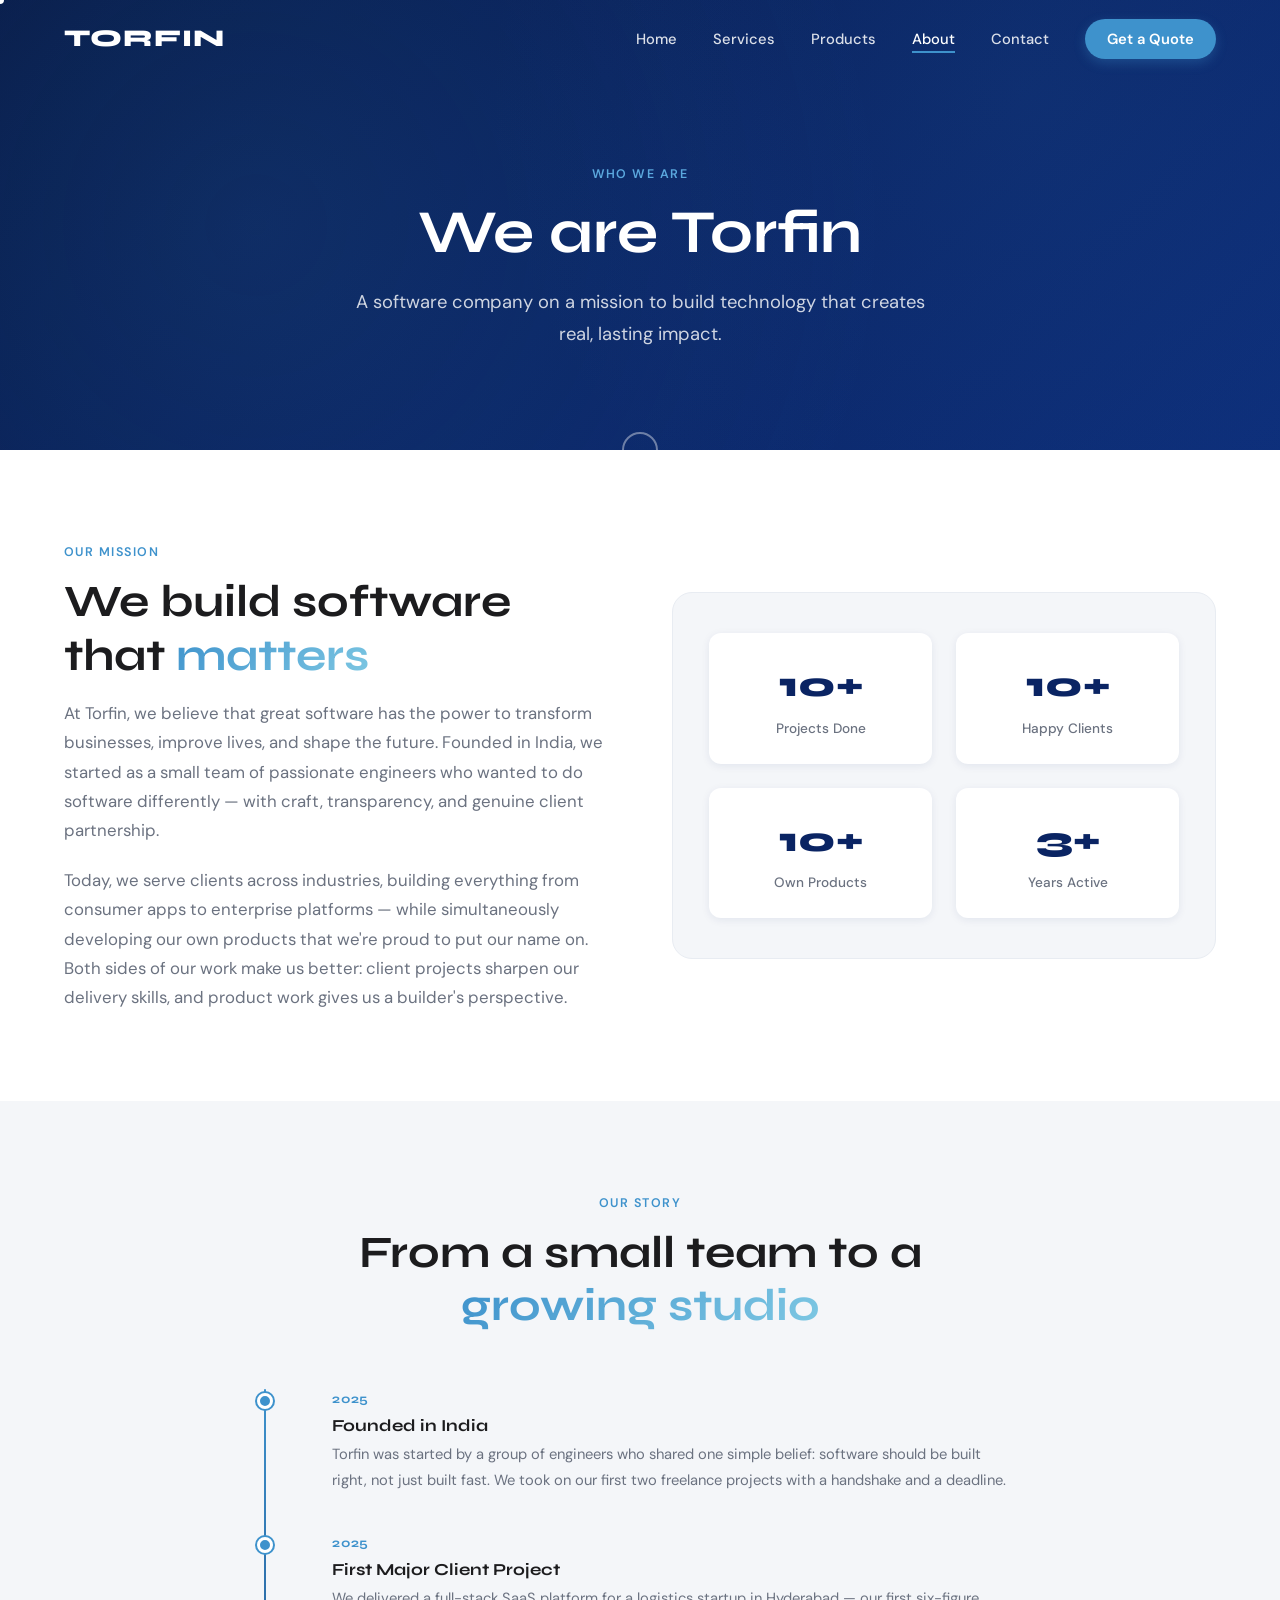
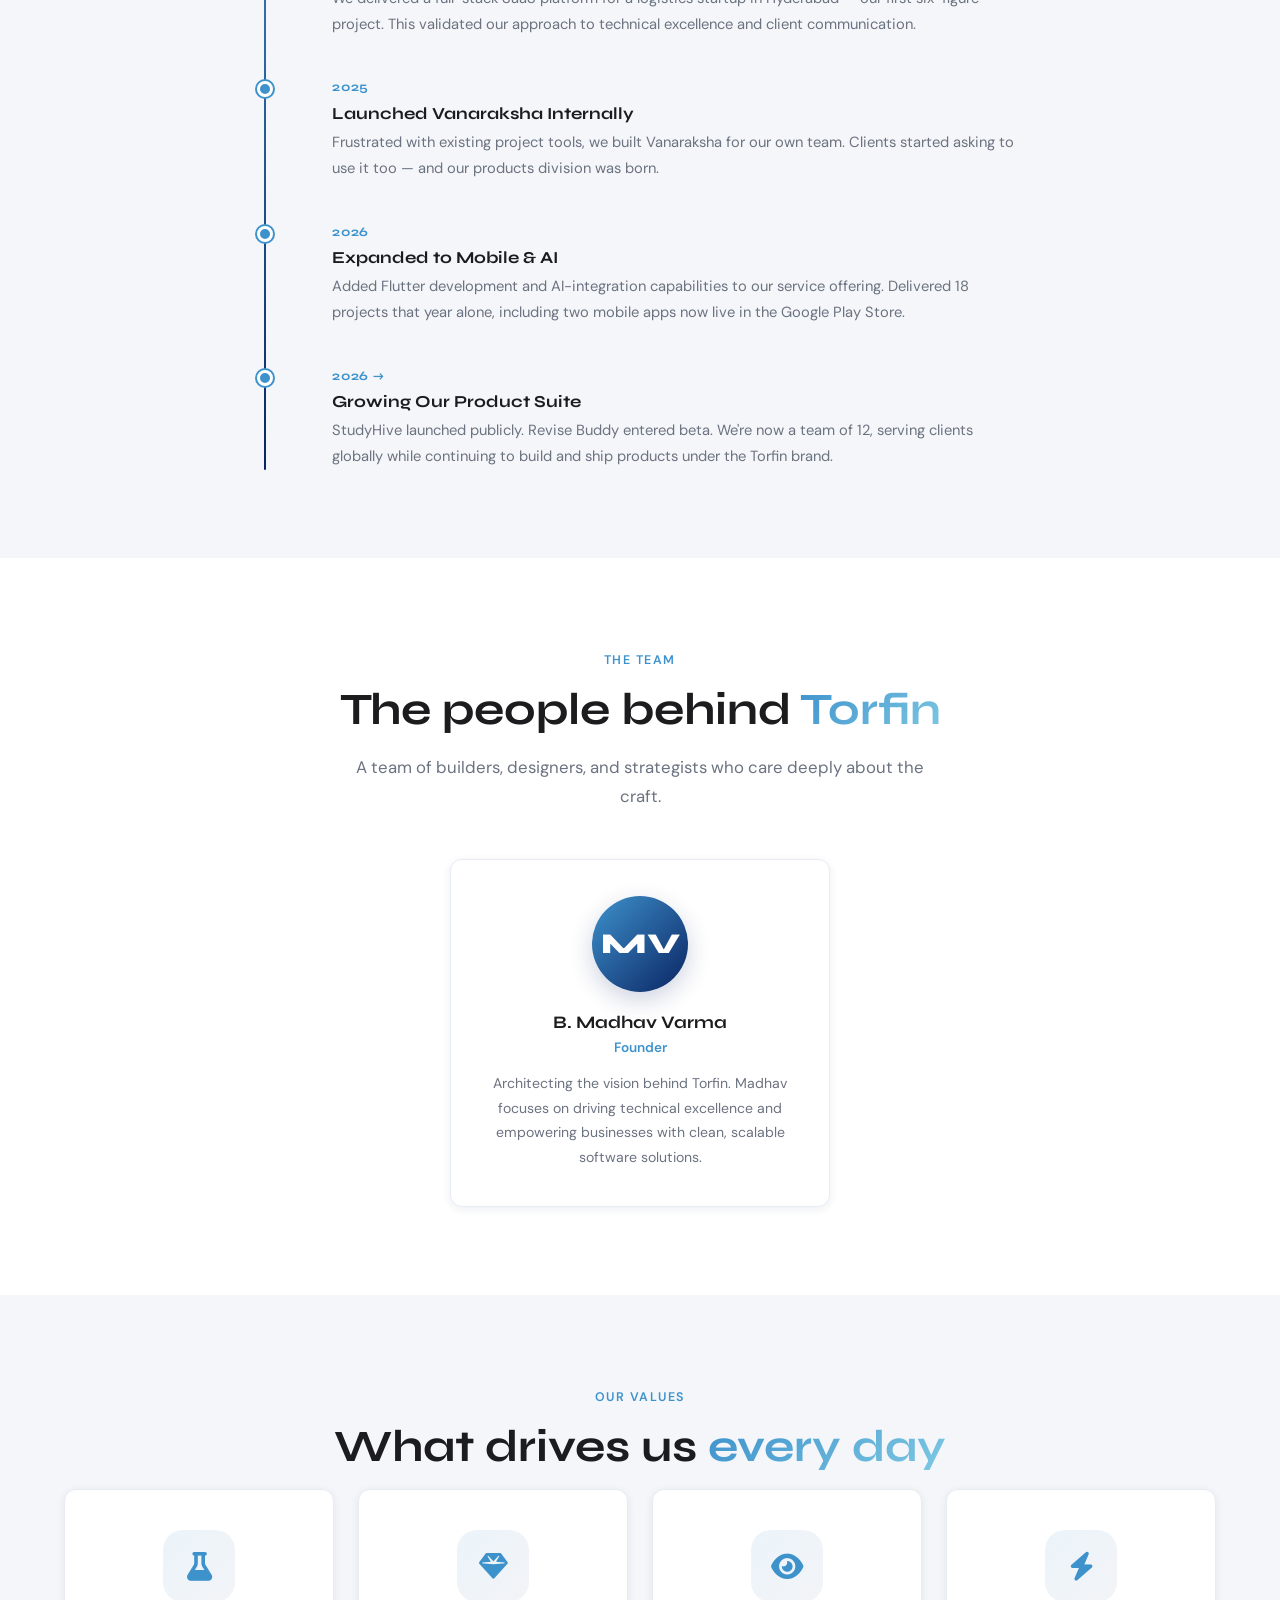
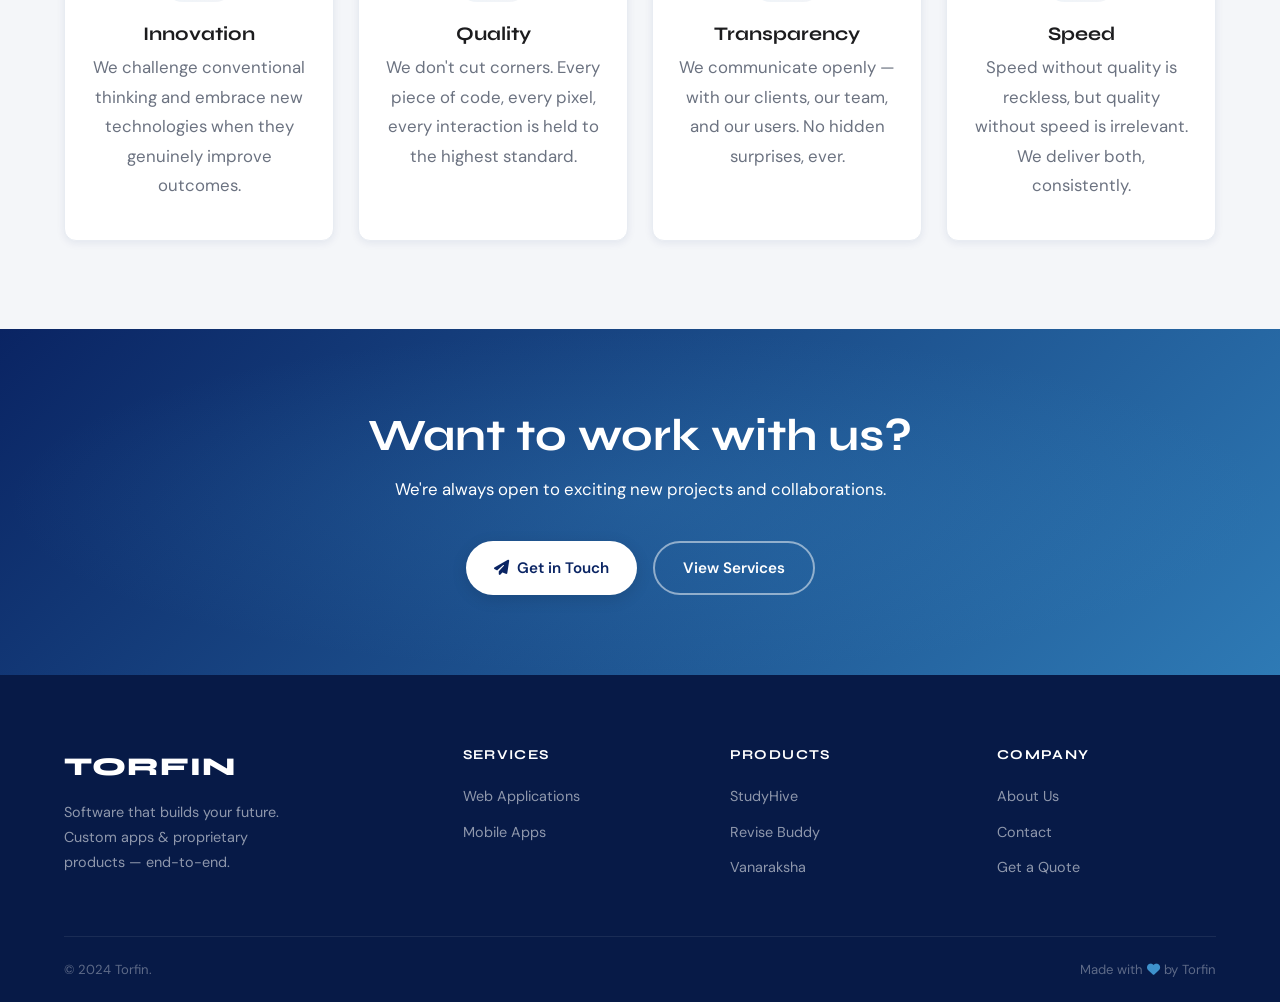
==== commit f3436bcd: "Add files via upload" ====
--- a/about.html
+++ b/about.html
@@ -1,237 +1,270 @@
 <!DOCTYPE html>
 <html lang="en">
+
 <head>
   <meta charset="UTF-8" />
   <meta name="viewport" content="width=device-width, initial-scale=1.0" />
   <title>About Us — Torfin Software</title>
-  <meta name="description" content="Learn about Torfin — our mission, our story, and the values that drive us to build exceptional software." />
+  <meta name="description"
+    content="Learn about Torfin — our mission, our story, and the values that drive us to build exceptional software." />
   <link rel="preconnect" href="https://fonts.googleapis.com" />
   <link rel="preconnect" href="https://fonts.gstatic.com" crossorigin />
-  <link href="https://fonts.googleapis.com/css2?family=Syne:wght@400;600;700;800&family=DM+Sans:ital,opsz,wght@0,9..40,300;0,9..40,400;0,9..40,500;0,9..40,600;1,9..40,400&display=swap" rel="stylesheet" />
+  <link
+    href="https://fonts.googleapis.com/css2?family=Syne:wght@400;600;700;800&family=DM+Sans:ital,opsz,wght@0,9..40,300;0,9..40,400;0,9..40,500;0,9..40,600;1,9..40,400&display=swap"
+    rel="stylesheet" />
   <link rel="stylesheet" href="https://cdnjs.cloudflare.com/ajax/libs/font-awesome/6.5.0/css/all.min.css" />
   <link rel="stylesheet" href="css/styles.css" />
   <link rel="stylesheet" href="css/animations.css" />
 </head>
+
 <body>
 
-<!-- NAVBAR -->
-<nav class="navbar" role="navigation" aria-label="Main navigation">
-  <div class="nav-container">
-    <a href="index.html" class="nav-logo" aria-label="Torfin Home">TORFIN</a>
-    <ul class="nav-links" role="list">
-      <li><a href="index.html">Home</a></li>
-      <li><a href="services.html">Services</a></li>
-      <li><a href="products.html">Products</a></li>
-      <li><a href="about.html">About</a></li>
-      <li><a href="contact.html">Contact</a></li>
-      <li><a href="contact.html" class="nav-cta">Get a Quote</a></li>
-    </ul>
-    <button class="hamburger" aria-label="Toggle mobile menu" aria-expanded="false">
-      <span></span><span></span><span></span>
-    </button>
+  <!-- NAVBAR -->
+  <nav class="navbar" role="navigation" aria-label="Main navigation">
+    <div class="nav-container">
+      <a href="index.html" class="nav-logo" aria-label="Torfin Home">TORFIN</a>
+      <ul class="nav-links" role="list">
+        <li><a href="index.html">Home</a></li>
+        <li><a href="services.html">Services</a></li>
+        <li><a href="products.html">Products</a></li>
+        <li><a href="about.html">About</a></li>
+        <li><a href="contact.html">Contact</a></li>
+        <li><a href="contact.html" class="nav-cta">Get a Quote</a></li>
+      </ul>
+      <button class="hamburger" aria-label="Toggle mobile menu" aria-expanded="false">
+        <span></span><span></span><span></span>
+      </button>
+    </div>
+  </nav>
+  <div class="mobile-nav" role="dialog" aria-modal="true" aria-label="Mobile navigation">
+    <a href="index.html">Home</a><a href="services.html">Services</a><a href="products.html">Products</a>
+    <a href="about.html">About</a><a href="contact.html">Contact</a>
+    <a href="contact.html" class="btn btn-primary">Get a Quote</a>
   </div>
-</nav>
-<div class="mobile-nav" role="dialog" aria-modal="true" aria-label="Mobile navigation">
-  <a href="index.html">Home</a><a href="services.html">Services</a><a href="products.html">Products</a>
-  <a href="about.html">About</a><a href="contact.html">Contact</a>
-  <a href="contact.html" class="btn btn-primary">Get a Quote</a>
-</div>
-
-<!-- PAGE HERO -->
-<header class="page-hero" aria-label="About page hero">
-  <div class="container" style="position:relative;z-index:1;">
-    <span class="section-label" style="color:#5BA8DE;">Who we are</span>
-    <h1>We are Torfin</h1>
-    <p>A software company on a mission to build technology that creates real, lasting impact.</p>
-  </div>
-</header>
-
-<!-- MISSION -->
-<section style="background:#fff;" aria-label="Mission statement">
-  <div class="container">
-    <div class="grid-2" style="gap:64px;">
-      <div class="reveal reveal-left">
-        <span class="section-label">Our Mission</span>
-        <h2 class="section-title">We build software that <span class="text-gradient">matters</span></h2>
-        <p style="margin-bottom:20px;">At Torfin, we believe that great software has the power to transform businesses, improve lives, and shape the future. Founded in Rajamahendravaram, India, we started as a small team of passionate engineers who wanted to do software differently — with craft, transparency, and genuine client partnership.</p>
-        <p>Today, we serve clients across industries, building everything from consumer apps to enterprise platforms — while simultaneously developing our own products that we're proud to put our name on. Both sides of our work make us better: client projects sharpen our delivery skills, and product work gives us a builder's perspective.</p>
-      </div>
-      <div class="reveal reveal-right">
-        <div style="background:var(--neutral);border-radius:var(--radius-lg);padding:40px 36px;border:1px solid var(--neutral-2);">
-          <div style="display:grid;grid-template-columns:1fr 1fr;gap:24px;">
-            <div style="text-align:center;padding:24px 16px;background:#fff;border-radius:var(--radius-md);box-shadow:var(--shadow-sm);">
-              <div style="font-family:var(--font-head);font-size:2.2rem;font-weight:800;color:var(--navy);" data-count="50" data-suffix="+">0+</div>
-              <div style="font-size:0.85rem;color:var(--text-muted);margin-top:4px;font-weight:500;">Projects Done</div>
-            </div>
-            <div style="text-align:center;padding:24px 16px;background:#fff;border-radius:var(--radius-md);box-shadow:var(--shadow-sm);">
-              <div style="font-family:var(--font-head);font-size:2.2rem;font-weight:800;color:var(--navy);" data-count="30" data-suffix="+">0+</div>
-              <div style="font-size:0.85rem;color:var(--text-muted);margin-top:4px;font-weight:500;">Happy Clients</div>
-            </div>
-            <div style="text-align:center;padding:24px 16px;background:#fff;border-radius:var(--radius-md);box-shadow:var(--shadow-sm);">
-              <div style="font-family:var(--font-head);font-size:2.2rem;font-weight:800;color:var(--navy);" data-count="10" data-suffix="+">0+</div>
-              <div style="font-size:0.85rem;color:var(--text-muted);margin-top:4px;font-weight:500;">Own Products</div>
-            </div>
-            <div style="text-align:center;padding:24px 16px;background:#fff;border-radius:var(--radius-md);box-shadow:var(--shadow-sm);">
-              <div style="font-family:var(--font-head);font-size:2.2rem;font-weight:800;color:var(--navy);" data-count="5" data-suffix="+">0+</div>
-              <div style="font-size:0.85rem;color:var(--text-muted);margin-top:4px;font-weight:500;">Years Active</div>
+
+  <!-- PAGE HERO -->
+  <header class="page-hero" aria-label="About page hero">
+    <div class="container" style="position:relative;z-index:1;">
+      <span class="section-label" style="color:#5BA8DE;">Who we are</span>
+      <h1>We are Torfin</h1>
+      <p>A software company on a mission to build technology that creates real, lasting impact.</p>
+    </div>
+  </header>
+
+  <!-- MISSION -->
+  <section style="background:#fff;" aria-label="Mission statement">
+    <div class="container">
+      <div class="grid-2" style="gap:64px;">
+        <div class="reveal reveal-left">
+          <span class="section-label">Our Mission</span>
+          <h2 class="section-title">We build software that <span class="text-gradient">matters</span></h2>
+          <p style="margin-bottom:20px;">At Torfin, we believe that great software has the power to transform
+            businesses, improve lives, and shape the future. Founded in India, we started as a small team of passionate
+            engineers who wanted to do software differently — with craft, transparency, and genuine client partnership.
+          </p>
+          <p>Today, we serve clients across industries, building everything from consumer apps to enterprise platforms —
+            while simultaneously developing our own products that we're proud to put our name on. Both sides of our work
+            make us better: client projects sharpen our delivery skills, and product work gives us a builder's
+            perspective.</p>
+        </div>
+        <div class="reveal reveal-right">
+          <div
+            style="background:var(--neutral);border-radius:var(--radius-lg);padding:40px 36px;border:1px solid var(--neutral-2);">
+            <div style="display:grid;grid-template-columns:1fr 1fr;gap:24px;">
+              <div
+                style="text-align:center;padding:24px 16px;background:#fff;border-radius:var(--radius-md);box-shadow:var(--shadow-sm);">
+                <div style="font-family:var(--font-head);font-size:2.2rem;font-weight:800;color:var(--navy);"
+                  data-count="10" data-suffix="+">0+</div>
+                <div style="font-size:0.85rem;color:var(--text-muted);margin-top:4px;font-weight:500;">Projects Done
+                </div>
+              </div>
+              <div
+                style="text-align:center;padding:24px 16px;background:#fff;border-radius:var(--radius-md);box-shadow:var(--shadow-sm);">
+                <div style="font-family:var(--font-head);font-size:2.2rem;font-weight:800;color:var(--navy);"
+                  data-count="10" data-suffix="+">0+</div>
+                <div style="font-size:0.85rem;color:var(--text-muted);margin-top:4px;font-weight:500;">Happy Clients
+                </div>
+              </div>
+              <div
+                style="text-align:center;padding:24px 16px;background:#fff;border-radius:var(--radius-md);box-shadow:var(--shadow-sm);">
+                <div style="font-family:var(--font-head);font-size:2.2rem;font-weight:800;color:var(--navy);"
+                  data-count="10" data-suffix="+">0+</div>
+                <div style="font-size:0.85rem;color:var(--text-muted);margin-top:4px;font-weight:500;">Own Products
+                </div>
+              </div>
+              <div
+                style="text-align:center;padding:24px 16px;background:#fff;border-radius:var(--radius-md);box-shadow:var(--shadow-sm);">
+                <div style="font-family:var(--font-head);font-size:2.2rem;font-weight:800;color:var(--navy);"
+                  data-count="3" data-suffix="+">0+</div>
+                <div style="font-size:0.85rem;color:var(--text-muted);margin-top:4px;font-weight:500;">Years Active
+                </div>
+              </div>
             </div>
           </div>
         </div>
       </div>
     </div>
-  </div>
-</section>
-
-<!-- STORY — TIMELINE -->
-<section style="background:var(--neutral);" aria-label="Our story timeline" id="story">
-  <div class="container" style="max-width:800px;">
-    <div class="text-center reveal">
-      <span class="section-label">Our Story</span>
-      <h2 class="section-title">From a small team to a <span class="text-gradient">growing studio</span></h2>
-    </div>
-    <div class="timeline reveal" style="margin-top:56px;">
-      <div class="timeline-item">
-        <div class="timeline-dot"></div>
-        <div class="timeline-year">2020</div>
-        <h4>Founded in Rajamahendravaram</h4>
-        <p>Torfin was started by a group of engineers who shared one simple belief: software should be built right, not just built fast. We took on our first two freelance projects with a handshake and a deadline.</p>
-      </div>
-      <div class="timeline-item">
-        <div class="timeline-dot"></div>
-        <div class="timeline-year">2021</div>
-        <h4>First Major Client Project</h4>
-        <p>We delivered a full-stack SaaS platform for a logistics startup in Hyderabad — our first six-figure project. This validated our approach to technical excellence and client communication.</p>
-      </div>
-      <div class="timeline-item">
-        <div class="timeline-dot"></div>
-        <div class="timeline-year">2022</div>
-        <h4>Launched TorTrack Internally</h4>
-        <p>Frustrated with existing project tools, we built TorTrack for our own team. Clients started asking to use it too — and our products division was born.</p>
-      </div>
-      <div class="timeline-item">
-        <div class="timeline-dot"></div>
-        <div class="timeline-year">2023</div>
-        <h4>Expanded to Mobile &amp; AI</h4>
-        <p>Added Flutter development and AI-integration capabilities to our service offering. Delivered 18 projects that year alone, including two mobile apps now live in the App Store.</p>
-      </div>
-      <div class="timeline-item">
-        <div class="timeline-dot"></div>
-        <div class="timeline-year">2024 →</div>
-        <h4>Growing Our Product Suite</h4>
-        <p>TorFlow launched publicly. TorDesk entered beta. We're now a team of 12, serving clients globally while continuing to build and ship products under the Torfin brand.</p>
-      </div>
-    </div>
-  </div>
-</section>
-
-<!-- TEAM -->
-<section style="background:#fff;" aria-label="Our team" id="team">
-  <div class="container">
-    <div class="text-center reveal">
-      <span class="section-label">The Team</span>
-      <h2 class="section-title">The people behind <span class="text-gradient">Torfin</span></h2>
-      <p class="section-subtitle">A team of builders, designers, and strategists who care deeply about the craft.</p>
-    </div>
-    <div class="team-grid stagger-children" style="margin-top:16px;">
-      <div class="team-card">
-        <div class="team-avatar" aria-hidden="true">KR</div>
-        <h4>Kiran Reddy</h4>
-        <div class="team-role">Founder &amp; CEO</div>
-        <p>Full-stack engineer turned company builder. Kiran leads product vision and client strategy, bringing 8+ years of software engineering experience to every decision.</p>
-      </div>
-      <div class="team-card">
-        <div class="team-avatar" aria-hidden="true">SP</div>
-        <h4>Sneha Prasad</h4>
-        <div class="team-role">Head of Design</div>
-        <p>Former UX lead at a Bangalore-based startup. Sneha drives Torfin's design philosophy — making complex software feel intuitive and beautiful.</p>
-      </div>
-      <div class="team-card">
-        <div class="team-avatar" aria-hidden="true">AR</div>
-        <h4>Aditya Rao</h4>
-        <div class="team-role">Lead Engineer</div>
-        <p>Backend specialist with a love for distributed systems. Aditya architects the infrastructure that keeps Torfin's client apps and products running at scale.</p>
-      </div>
-    </div>
-  </div>
-</section>
-
-<!-- VALUES -->
-<section style="background:var(--neutral);" aria-label="Our values">
-  <div class="container">
-    <div class="text-center reveal">
-      <span class="section-label">Our Values</span>
-      <h2 class="section-title">What drives us <span class="text-gradient">every day</span></h2>
-    </div>
-    <div class="values-grid stagger-children" style="margin-top:16px;">
-      <div class="value-card">
-        <div class="value-icon"><i class="fa-solid fa-flask" aria-hidden="true"></i></div>
-        <h4>Innovation</h4>
-        <p>We challenge conventional thinking and embrace new technologies when they genuinely improve outcomes.</p>
-      </div>
-      <div class="value-card">
-        <div class="value-icon"><i class="fa-solid fa-gem" aria-hidden="true"></i></div>
-        <h4>Quality</h4>
-        <p>We don't cut corners. Every piece of code, every pixel, every interaction is held to the highest standard.</p>
-      </div>
-      <div class="value-card">
-        <div class="value-icon"><i class="fa-solid fa-eye" aria-hidden="true"></i></div>
-        <h4>Transparency</h4>
-        <p>We communicate openly — with our clients, our team, and our users. No hidden surprises, ever.</p>
-      </div>
-      <div class="value-card">
-        <div class="value-icon"><i class="fa-solid fa-bolt" aria-hidden="true"></i></div>
-        <h4>Speed</h4>
-        <p>Speed without quality is reckless, but quality without speed is irrelevant. We deliver both, consistently.</p>
-      </div>
-    </div>
-  </div>
-</section>
-
-<!-- CTA -->
-<section class="cta-banner" aria-label="Call to action">
-  <div class="container" style="position:relative;z-index:1;">
-    <h2 class="reveal">Want to work with us?</h2>
-    <p class="reveal reveal-delay-1">We're always open to exciting new projects and collaborations.</p>
-    <div class="reveal reveal-delay-2" style="display:flex;gap:16px;justify-content:center;flex-wrap:wrap;">
-      <a href="contact.html" class="btn btn-white" id="about-contact-cta">
-        <i class="fa-solid fa-paper-plane"></i> Get in Touch
-      </a>
-      <a href="services.html" class="btn btn-outline" id="about-services-cta">
-        View Services
-      </a>
-    </div>
-  </div>
-</section>
-
-<!-- FOOTER -->
-<footer aria-label="Site footer">
-  <div class="container">
-    <div class="footer-grid">
-      <div class="footer-brand">
-        <div class="nav-logo">TORFIN</div>
-        <p>Software that builds your future. Custom apps &amp; proprietary products — end-to-end.</p>
-      </div>
-      <div class="footer-col"><h5>Services</h5><ul role="list">
-        <li><a href="services.html">Web Applications</a></li><li><a href="services.html">Mobile Apps</a></li>
-        <li><a href="services.html">Custom Software</a></li>
-      </ul></div>
-      <div class="footer-col"><h5>Products</h5><ul role="list">
-        <li><a href="products.html">TorFlow</a></li><li><a href="products.html">TorDesk</a></li>
-        <li><a href="products.html">TorTrack</a></li>
-      </ul></div>
-      <div class="footer-col"><h5>Company</h5><ul role="list">
-        <li><a href="about.html">About Us</a></li><li><a href="contact.html">Contact</a></li>
-        <li><a href="contact.html">Get a Quote</a></li>
-      </ul></div>
-    </div>
-    <div class="footer-bottom">
-      <span>&copy; 2024 Torfin. All rights reserved.</span>
-      <span>Made with <i class="fa-solid fa-heart" style="color:#3E92CC;"></i> by Torfin</span>
-    </div>
-  </div>
-</footer>
-
-<script src="js/animations.js"></script>
-<script src="js/main.js"></script>
+  </section>
+
+  <!-- STORY — TIMELINE -->
+  <section style="background:var(--neutral);" aria-label="Our story timeline" id="story">
+    <div class="container" style="max-width:800px;">
+      <div class="text-center reveal">
+        <span class="section-label">Our Story</span>
+        <h2 class="section-title">From a small team to a <span class="text-gradient">growing studio</span></h2>
+      </div>
+      <div class="timeline reveal" style="margin-top:56px;">
+        <div class="timeline-item">
+          <div class="timeline-dot"></div>
+          <div class="timeline-year">2025</div>
+          <h4>Founded in India</h4>
+          <p>Torfin was started by a group of engineers who shared one simple belief: software should be built right,
+            not just built fast. We took on our first two freelance projects with a handshake and a deadline.</p>
+        </div>
+        <div class="timeline-item">
+          <div class="timeline-dot"></div>
+          <div class="timeline-year">2025</div>
+          <h4>First Major Client Project</h4>
+          <p>We delivered a full-stack SaaS platform for a logistics startup in Hyderabad — our first six-figure
+            project. This validated our approach to technical excellence and client communication.</p>
+        </div>
+        <div class="timeline-item">
+          <div class="timeline-dot"></div>
+          <div class="timeline-year">2025</div>
+          <h4>Launched Vanaraksha Internally</h4>
+          <p>Frustrated with existing project tools, we built Vanaraksha for our own team. Clients started asking to use
+            it too — and our products division was born.</p>
+        </div>
+        <div class="timeline-item">
+          <div class="timeline-dot"></div>
+          <div class="timeline-year">2026</div>
+          <h4>Expanded to Mobile &amp; AI</h4>
+          <p>Added Flutter development and AI-integration capabilities to our service offering. Delivered 18 projects
+            that year alone, including two mobile apps now live in the Google Play Store.</p>
+        </div>
+        <div class="timeline-item">
+          <div class="timeline-dot"></div>
+          <div class="timeline-year">2026 →</div>
+          <h4>Growing Our Product Suite</h4>
+          <p>StudyHive launched publicly. Revise Buddy entered beta. We're now a team of 12, serving clients globally
+            while continuing to build and ship products under the Torfin brand.</p>
+        </div>
+      </div>
+    </div>
+  </section>
+
+  <!-- TEAM -->
+  <section style="background:#fff;" aria-label="Our team" id="team">
+    <div class="container">
+      <div class="text-center reveal">
+        <span class="section-label">The Team</span>
+        <h2 class="section-title">The people behind <span class="text-gradient">Torfin</span></h2>
+        <p class="section-subtitle">A team of builders, designers, and strategists who care deeply about the craft.</p>
+      </div>
+      <div class="stagger-children" style="margin-top:24px; display:flex; justify-content:center;">
+        <div class="team-card" style="max-width:380px;">
+          <div class="team-avatar" aria-hidden="true">MV</div>
+          <h4>B. Madhav Varma</h4>
+          <div class="team-role">Founder</div>
+          <p>Architecting the vision behind Torfin. Madhav focuses on driving technical excellence and empowering
+            businesses with clean, scalable software solutions.</p>
+        </div>
+      </div>
+    </div>
+  </section>
+
+  <!-- VALUES -->
+  <section style="background:var(--neutral);" aria-label="Our values">
+    <div class="container">
+      <div class="text-center reveal">
+        <span class="section-label">Our Values</span>
+        <h2 class="section-title">What drives us <span class="text-gradient">every day</span></h2>
+      </div>
+      <div class="values-grid stagger-children" style="margin-top:16px;">
+        <div class="value-card">
+          <div class="value-icon"><i class="fa-solid fa-flask" aria-hidden="true"></i></div>
+          <h4>Innovation</h4>
+          <p>We challenge conventional thinking and embrace new technologies when they genuinely improve outcomes.</p>
+        </div>
+        <div class="value-card">
+          <div class="value-icon"><i class="fa-solid fa-gem" aria-hidden="true"></i></div>
+          <h4>Quality</h4>
+          <p>We don't cut corners. Every piece of code, every pixel, every interaction is held to the highest standard.
+          </p>
+        </div>
+        <div class="value-card">
+          <div class="value-icon"><i class="fa-solid fa-eye" aria-hidden="true"></i></div>
+          <h4>Transparency</h4>
+          <p>We communicate openly — with our clients, our team, and our users. No hidden surprises, ever.</p>
+        </div>
+        <div class="value-card">
+          <div class="value-icon"><i class="fa-solid fa-bolt" aria-hidden="true"></i></div>
+          <h4>Speed</h4>
+          <p>Speed without quality is reckless, but quality without speed is irrelevant. We deliver both, consistently.
+          </p>
+        </div>
+      </div>
+    </div>
+  </section>
+
+  <!-- CTA -->
+  <section class="cta-banner" aria-label="Call to action">
+    <div class="container" style="position:relative;z-index:1;">
+      <h2 class="reveal">Want to work with us?</h2>
+      <p class="reveal reveal-delay-1">We're always open to exciting new projects and collaborations.</p>
+      <div class="reveal reveal-delay-2" style="display:flex;gap:16px;justify-content:center;flex-wrap:wrap;">
+        <a href="contact.html" class="btn btn-white" id="about-contact-cta">
+          <i class="fa-solid fa-paper-plane"></i> Get in Touch
+        </a>
+        <a href="services.html" class="btn btn-outline" id="about-services-cta">
+          View Services
+        </a>
+      </div>
+    </div>
+  </section>
+
+  <!-- FOOTER -->
+  <footer aria-label="Site footer">
+    <div class="container">
+      <div class="footer-grid">
+        <div class="footer-brand">
+          <div class="nav-logo">TORFIN</div>
+          <p>Software that builds your future. Custom apps &amp; proprietary products — end-to-end.</p>
+        </div>
+        <div class="footer-col">
+          <h5>Services</h5>
+          <ul role="list">
+            <li><a href="services.html">Web Applications</a></li>
+            <li><a href="services.html">Mobile Apps</a></li>
+
+          </ul>
+        </div>
+        <div class="footer-col">
+          <h5>Products</h5>
+          <ul role="list">
+            <li><a href="products.html">StudyHive</a></li>
+            <li><a href="products.html">Revise Buddy</a></li>
+            <li><a href="products.html">Vanaraksha</a></li>
+          </ul>
+        </div>
+        <div class="footer-col">
+          <h5>Company</h5>
+          <ul role="list">
+            <li><a href="about.html">About Us</a></li>
+            <li><a href="contact.html">Contact</a></li>
+            <li><a href="contact.html">Get a Quote</a></li>
+          </ul>
+        </div>
+      </div>
+      <div class="footer-bottom">
+        <span>&copy; 2024 Torfin.</span>
+        <span>Made with <i class="fa-solid fa-heart" style="color:#3E92CC;"></i> by Torfin</span>
+      </div>
+    </div>
+  </footer>
+
+  <script src="js/animations.js"></script>
+  <script src="js/main.js"></script>
 </body>
-</html>
+
+</html>
--- a/css/animations.css
+++ b/css/animations.css
@@ -5,64 +5,142 @@
 
 /* --- Hero Entrance --- */
 @keyframes fadeInUp {
-  from { opacity: 0; transform: translateY(32px); }
-  to   { opacity: 1; transform: translateY(0); }
+  from {
+    opacity: 0;
+    transform: translateY(32px);
+  }
+
+  to {
+    opacity: 1;
+    transform: translateY(0);
+  }
 }
 
 @keyframes fadeInDown {
-  from { opacity: 0; transform: translateY(-20px); }
-  to   { opacity: 1; transform: translateY(0); }
+  from {
+    opacity: 0;
+    transform: translateY(-20px);
+  }
+
+  to {
+    opacity: 1;
+    transform: translateY(0);
+  }
 }
 
 @keyframes fadeIn {
-  from { opacity: 0; }
-  to   { opacity: 1; }
+  from {
+    opacity: 0;
+  }
+
+  to {
+    opacity: 1;
+  }
 }
 
 @keyframes scaleIn {
-  from { opacity: 0; transform: scale(0.92); }
-  to   { opacity: 1; transform: scale(1); }
+  from {
+    opacity: 0;
+    transform: scale(0.92);
+  }
+
+  to {
+    opacity: 1;
+    transform: scale(1);
+  }
 }
 
 @keyframes slideInLeft {
-  from { opacity: 0; transform: translateX(-40px); }
-  to   { opacity: 1; transform: translateX(0); }
+  from {
+    opacity: 0;
+    transform: translateX(-40px);
+  }
+
+  to {
+    opacity: 1;
+    transform: translateX(0);
+  }
 }
 
 @keyframes slideInRight {
-  from { opacity: 0; transform: translateX(40px); }
-  to   { opacity: 1; transform: translateX(0); }
+  from {
+    opacity: 0;
+    transform: translateX(40px);
+  }
+
+  to {
+    opacity: 1;
+    transform: translateX(0);
+  }
 }
 
 /* Dot/grid pulse in hero background */
 @keyframes pulse-slow {
-  0%, 100% { opacity: 0.4; }
-  50%       { opacity: 0.8; }
+
+  0%,
+  100% {
+    opacity: 0.4;
+  }
+
+  50% {
+    opacity: 0.8;
+  }
 }
 
 @keyframes float {
-  0%, 100% { transform: translateY(0px); }
-  50%       { transform: translateY(-10px); }
+
+  0%,
+  100% {
+    transform: translateY(0px);
+  }
+
+  50% {
+    transform: translateY(-10px);
+  }
 }
 
 @keyframes shimmer {
-  0%   { background-position: -1000px 0; }
-  100% { background-position: 1000px 0; }
+  0% {
+    background-position: -1000px 0;
+  }
+
+  100% {
+    background-position: 1000px 0;
+  }
 }
 
 /* --- Hero Section Animations --- */
-.hero-label   { animation: fadeInDown 0.6s ease both; animation-delay: 0.2s; }
-.hero-title   { animation: fadeInUp 0.7s ease both;   animation-delay: 0.35s; }
-.hero-sub     { animation: fadeInUp 0.7s ease both;   animation-delay: 0.5s; }
-.hero-buttons { animation: fadeInUp 0.7s ease both;   animation-delay: 0.65s; }
-.hero-scroll  { animation: fadeIn 1s ease both;       animation-delay: 1s; }
+.hero-label {
+  animation: fadeInDown 0.6s ease both;
+  animation-delay: 0.2s;
+}
+
+.hero-title {
+  animation: fadeInUp 0.7s ease both;
+  animation-delay: 0.35s;
+}
+
+.hero-sub {
+  animation: fadeInUp 0.7s ease both;
+  animation-delay: 0.5s;
+}
+
+.hero-buttons {
+  animation: fadeInUp 0.7s ease both;
+  animation-delay: 0.65s;
+}
+
+.hero-scroll {
+  animation: fadeIn 1s ease both;
+  animation-delay: 1s;
+}
 
 /* --- Scroll Reveal Base State --- */
 .reveal {
   opacity: 0;
   transform: translateY(36px);
-  transition: opacity 0.65s cubic-bezier(0.4,0,0.2,1),
-              transform 0.65s cubic-bezier(0.4,0,0.2,1);
+  transition: opacity 0.65s cubic-bezier(0.4, 0, 0.2, 1),
+    transform 0.65s cubic-bezier(0.4, 0, 0.2, 1);
 }
 
 .reveal.reveal-left {
@@ -84,12 +162,29 @@
 }
 
 /* Stagger delays for child reveals */
-.reveal-delay-1 { transition-delay: 0.1s; }
-.reveal-delay-2 { transition-delay: 0.2s; }
-.reveal-delay-3 { transition-delay: 0.3s; }
-.reveal-delay-4 { transition-delay: 0.4s; }
-.reveal-delay-5 { transition-delay: 0.5s; }
-.reveal-delay-6 { transition-delay: 0.6s; }
+.reveal-delay-1 {
+  transition-delay: 0.1s;
+}
+
+.reveal-delay-2 {
+  transition-delay: 0.2s;
+}
+
+.reveal-delay-3 {
+  transition-delay: 0.3s;
+}
+
+.reveal-delay-4 {
+  transition-delay: 0.4s;
+}
+
+.reveal-delay-5 {
+  transition-delay: 0.5s;
+}
+
+.reveal-delay-6 {
+  transition-delay: 0.6s;
+}
 
 /* --- Hero Background Grid --- */
 .hero-grid-bg {
@@ -107,8 +202,8 @@
   position: absolute;
   inset: -50%;
   background-image:
-    linear-gradient(rgba(62,146,204,0.08) 1px, transparent 1px),
-    linear-gradient(90deg, rgba(62,146,204,0.08) 1px, transparent 1px);
+    linear-gradient(rgba(62, 146, 204, 0.08) 1px, transparent 1px),
+    linear-gradient(90deg, rgba(62, 146, 204, 0.08) 1px, transparent 1px);
   background-size: 64px 64px;
   /* Opacity-only animation — stays on compositor thread */
   animation: pulse-slow 8s ease-in-out infinite;
@@ -128,7 +223,7 @@
 .hero-orb-1 {
   width: 480px;
   height: 480px;
-  background: radial-gradient(circle, rgba(62,146,204,0.18) 0%, transparent 70%);
+  background: radial-gradient(circle, rgba(62, 146, 204, 0.18) 0%, transparent 70%);
   top: -80px;
   right: -80px;
   animation-delay: 0s;
@@ -137,7 +232,7 @@
 .hero-orb-2 {
   width: 280px;
   height: 280px;
-  background: radial-gradient(circle, rgba(10,36,99,0.35) 0%, transparent 70%);
+  background: radial-gradient(circle, rgba(10, 36, 99, 0.35) 0%, transparent 70%);
   bottom: 0;
   left: 10%;
   animation-delay: 4s;
@@ -146,7 +241,7 @@
 .hero-orb-3 {
   width: 180px;
   height: 180px;
-  background: radial-gradient(circle, rgba(62,146,204,0.12) 0%, transparent 70%);
+  background: radial-gradient(circle, rgba(62, 146, 204, 0.12) 0%, transparent 70%);
   top: 40%;
   left: 40%;
   animation-delay: 7s;
@@ -154,30 +249,49 @@
 
 /* Floating dots — GPU layer, translate-only (no scale) */
 @keyframes floatDot {
-  0%, 100% { transform: translate3d(0, 0, 0); opacity: 0.5; }
-  50%       { transform: translate3d(0, -18px, 0); opacity: 0.9; }
+
+  0%,
+  100% {
+    transform: translate3d(0, 0, 0);
+    opacity: 0.5;
+  }
+
+  50% {
+    transform: translate3d(0, -18px, 0);
+    opacity: 0.9;
+  }
 }
 
 .floating-dot {
   position: absolute;
   border-radius: 50%;
-  background: rgba(62,146,204,0.5);
+  background: rgba(62, 146, 204, 0.5);
   animation: floatDot 5s ease-in-out infinite;
   will-change: transform;
 }
 
 /* --- Number Counter Pulse --- */
 @keyframes countPulse {
-  0%   { transform: scale(1); }
-  50%  { transform: scale(1.06); }
-  100% { transform: scale(1); }
-}
-
-.counting { animation: countPulse 0.15s ease; }
+  0% {
+    transform: scale(1);
+  }
+
+  50% {
+    transform: scale(1.06);
+  }
+
+  100% {
+    transform: scale(1);
+  }
+}
+
+.counting {
+  animation: countPulse 0.15s ease;
+}
 
 /* --- Navbar scroll shadow transition (already in JS) --- */
 .navbar-shadow {
-  box-shadow: 0 2px 20px rgba(10,36,99,0.10);
+  box-shadow: 0 2px 20px rgba(10, 36, 99, 0.10);
 }
 
 /* --- Page transition --- */
@@ -211,10 +325,12 @@
   height: 3px;
   background: linear-gradient(90deg, var(--sky), var(--navy));
   border-radius: 2px;
-  transition: width 0.8s cubic-bezier(0.4,0,0.2,1);
-}
-
-.underline-draw.visible::after { width: 100%; }
+  transition: width 0.8s cubic-bezier(0.4, 0, 0.2, 1);
+}
+
+.underline-draw.visible::after {
+  width: 100%;
+}
 
 /* --- Text gradient --- */
 .text-gradient {
@@ -226,7 +342,12 @@
 
 /* --- Ping animation for status dots --- */
 @keyframes ping {
-  75%, 100% { transform: scale(1.8); opacity: 0; }
+
+  75%,
+  100% {
+    transform: scale(1.8);
+    opacity: 0;
+  }
 }
 
 .status-live {
@@ -242,25 +363,42 @@
   background: #10B981;
   border-radius: 50%;
   display: inline-block;
-  box-shadow: 0 0 0 0 rgba(16,185,129,0.5);
+  box-shadow: 0 0 0 0 rgba(16, 185, 129, 0.5);
   animation: ping 1.5s ease-in-out infinite;
 }
 
 /* --- Card entrance with stagger --- */
-.stagger-children > * {
+.stagger-children>* {
   opacity: 0;
   transform: translateY(24px);
   transition: opacity 0.5s ease, transform 0.5s ease;
 }
 
-.stagger-children.visible > *:nth-child(1) { transition-delay: 0.05s; }
-.stagger-children.visible > *:nth-child(2) { transition-delay: 0.15s; }
-.stagger-children.visible > *:nth-child(3) { transition-delay: 0.25s; }
-.stagger-children.visible > *:nth-child(4) { transition-delay: 0.35s; }
-.stagger-children.visible > *:nth-child(5) { transition-delay: 0.45s; }
-.stagger-children.visible > *:nth-child(6) { transition-delay: 0.55s; }
-
-.stagger-children.visible > * {
+.stagger-children.visible>*:nth-child(1) {
+  transition-delay: 0.05s;
+}
+
+.stagger-children.visible>*:nth-child(2) {
+  transition-delay: 0.15s;
+}
+
+.stagger-children.visible>*:nth-child(3) {
+  transition-delay: 0.25s;
+}
+
+.stagger-children.visible>*:nth-child(4) {
+  transition-delay: 0.35s;
+}
+
+.stagger-children.visible>*:nth-child(5) {
+  transition-delay: 0.45s;
+}
+
+.stagger-children.visible>*:nth-child(6) {
+  transition-delay: 0.55s;
+}
+
+.stagger-children.visible>* {
   opacity: 1;
   transform: translateY(0);
 }
@@ -270,13 +408,17 @@
    ========================================= */
 
 /* Hide native cursor across the whole site */
-* { cursor: none !important; }
+* {
+  cursor: none !important;
+}
 
 /* Cursor dot (fast, sticks to pointer) */
 #cursor-dot {
   position: fixed;
-  top: 0; left: 0;
-  width: 8px; height: 8px;
+  top: 0;
+  left: 0;
+  width: 8px;
+  height: 8px;
   background: #3E92CC;
   border-radius: 50%;
   pointer-events: none;
@@ -289,17 +431,19 @@
 /* Cursor ring (lags behind slightly for smooth trail) */
 #cursor-ring {
   position: fixed;
-  top: 0; left: 0;
-  width: 36px; height: 36px;
+  top: 0;
+  left: 0;
+  width: 36px;
+  height: 36px;
   border: 2px solid rgba(62, 146, 204, 0.55);
   border-radius: 50%;
   pointer-events: none;
   z-index: 99998;
   transform: translate(-50%, -50%);
-  transition: width 0.25s cubic-bezier(0.4,0,0.2,1),
-              height 0.25s cubic-bezier(0.4,0,0.2,1),
-              border-color 0.25s,
-              background 0.25s;
+  transition: width 0.25s cubic-bezier(0.4, 0, 0.2, 1),
+    height 0.25s cubic-bezier(0.4, 0, 0.2, 1),
+    border-color 0.25s,
+    background 0.25s;
   will-change: transform;
   backdrop-filter: none;
 }
@@ -325,15 +469,27 @@
 body.cursor-click #cursor-ring {
   width: 28px;
   height: 28px;
-  border-color: rgba(255,255,255,0.6);
+  border-color: rgba(255, 255, 255, 0.6);
 }
 
 /* Over dark backgrounds — invert dot to white */
-body.cursor-dark #cursor-dot { background: #fff; }
-body.cursor-dark #cursor-ring { border-color: rgba(255,255,255,0.4); }
+body.cursor-dark #cursor-dot {
+  background: #fff;
+}
+
+body.cursor-dark #cursor-ring {
+  border-color: rgba(255, 255, 255, 0.4);
+}
 
 /* Hide on touch devices */
 @media (hover: none) {
-  #cursor-dot, #cursor-ring { display: none !important; }
-  * { cursor: auto !important; }
-}
+
+  #cursor-dot,
+  #cursor-ring {
+    display: none !important;
+  }
+
+  * {
+    cursor: auto !important;
+  }
+}
